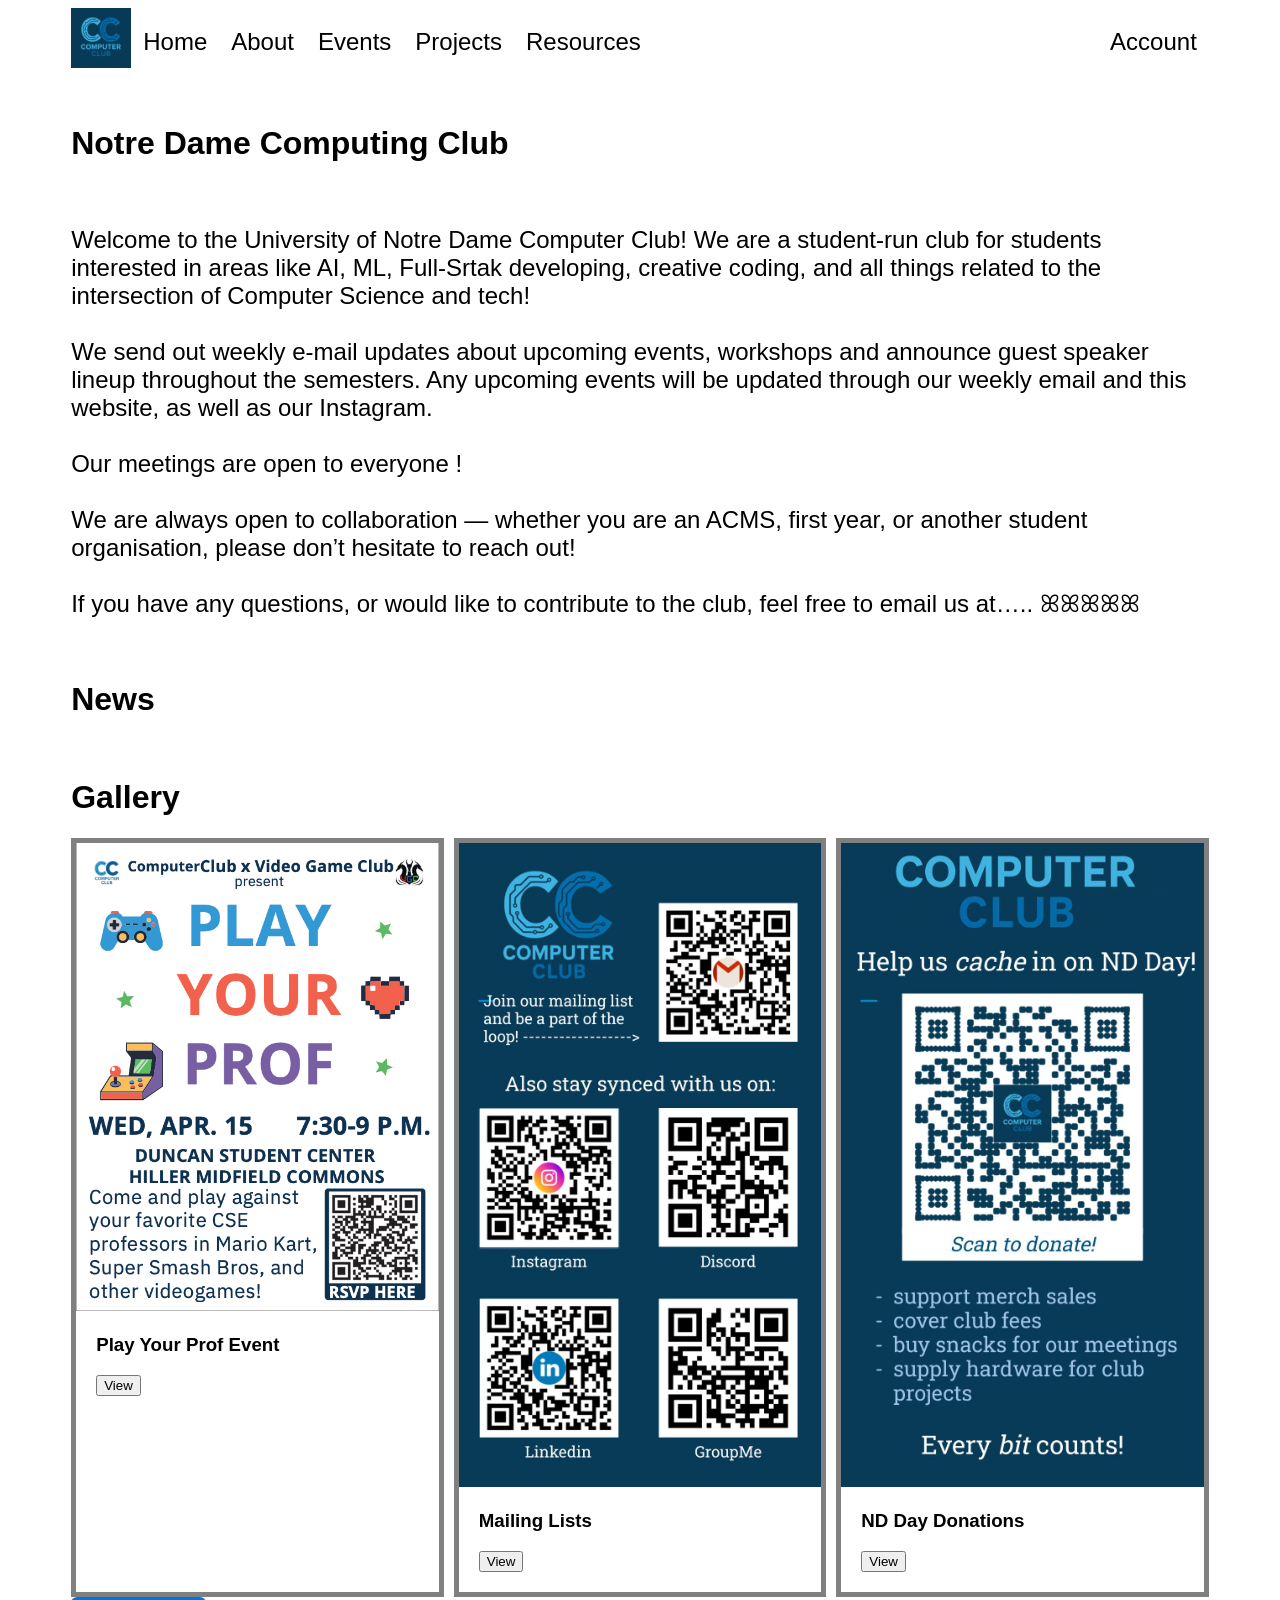
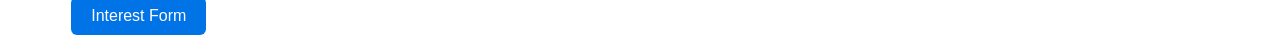
==== index.html @ 9d9abf15 "1" ====
<!doctype html>
<html lang="en-US">
  <head>
    <meta charset="utf-8" />
    <meta name="viewport" content="width=device-width" />
    <title>Notre Dame Computer Club</title>
    <link rel="stylesheet" href="style.css"> 
  </head>
  <body>
    <div class="big-container">
    <div id="navbar"></div>
            <!-- <li class="logo"><img src="images/logo.png" /></li> -->


      <!-- add news letter by reaching out to the Brynn -->

    <div class="greetings">
      <br>
      <br>
      <h1>Notre Dame Computing Club</h1>
      <br>
      <p class="intro-txt">Welcome to the University of Notre Dame Computer Club!

      We are a student-run club for students interested in areas like AI, ML, Full-Srtak developing, creative coding, and all things related to the intersection of Computer Science and tech!
      <br><br>

      We send out weekly e-mail updates about upcoming events, workshops and announce guest speaker lineup throughout the semesters. Any upcoming events will be updated through our weekly email and this website, as well as our Instagram.
      <br><br>

      Our meetings are open to everyone !
      <br><br>

      We are always open to collaboration — whether you are an ACMS, first year, or another student organisation, please don’t hesitate to reach out!
      <br><br>

      If you have any questions, or would like to contribute to the club, feel free to email us at….. ꕤꕤꕤꕤꕤ  
      </p>

      <br>
      <h1>News</h1>
      <br>
      <h1>Gallery</h1>
      <div id="gallery-grid" class="card-grid"></div>
      <div id="gallery-popups" class="card-popups"></div>
      </div>

      <a class="interest-form" href="https://www.google.com">Interest Form</a>
      
    </div>

  <script src="script.js"></script>
  <script src="gallery.js"></script>
  </body>
</html>
---- style.css ----
body{
    /* margin: 0; */
    font-family: Arial, Helvetica, sans-serif;
    /* background-color: #dbdbdb; */

}

.header{
    /* background-color: #dbdbdb; */
    /*padding: 20px 10px;*/
    /* display: flex;
    justify-content: space-between;
    align-items: center;
    position: sticky; */
    top: 0;
    width: 100%;
    
    & ul {
    list-style-type: none;
    margin: 0;
    padding: 0;
    overflow: hidden;
    /* background-color: #3700fe; */
    /* border-radius: 12px; */
    width: 100%;
    height: 60px;
    }

    & ul li {
    float: left;
    height: 100%;
   
    }

    & ul li a {
    box-sizing: border-box;
    display: block;
    color: black;
    text-align: center;
    padding: 20px 12px 0;
    text-decoration: none;
    height: 100%;
    font-size: 1.5rem;
    }

    & ul li:first-child a {
    padding-left: 0;
    }

    & ul li a:hover {
    text-decoration: underline;
    }

    .logo, .logo img {
        height: 100%;
    }
}


.big-container{
    width:90%;
    margin:0 auto;
}

.intro-txt{
    font-size: 1.5em;
}

#board-members{
    display:flex;
    flex-wrap:wrap;
    justify-content:center;
    gap:56px 44px;
    padding: 24px 0 40px;
}

.board-member-section{
    background: #fff;
    padding: 10px 10px 52px;
    box-shadow: 3px 6px 16px rgba(0,0,0,0.32), 0 1px 3px rgba(0,0,0,0.1);
    display:flex;
    flex-direction:column;
    align-items:center;
    max-width:180px;
    position: relative;
    transition: transform 0.2s ease, box-shadow 0.2s ease;
    cursor: default;
}

.board-member-section:nth-child(3n+1) { transform: rotate(-2.5deg); }
.board-member-section:nth-child(3n+2) { transform: rotate(1.8deg); }
.board-member-section:nth-child(3n)   { transform: rotate(-1.2deg); }

.board-member-section:hover {
    transform: rotate(0deg) scale(1.07);
    box-shadow: 6px 14px 30px rgba(0,0,0,0.42);
    z-index: 10;
}

.board-member-photo{
    width:160px;
    height:160px;
    object-fit:cover;
    border-radius: 0;
    display: block;
}

.board-member-section h3,
.board-member-section p {
    font-family: 'Caveat', cursive;
    text-align: center;
    margin: 4px 0 0;
}

.board-member-section h3 {
    font-size: 1.25rem;
    font-weight: 600;
    margin-top: 12px;
}

.board-member-section p {
    font-size: 1rem;
    color: #555;
}

.interest-form {
  display: inline-block;
  padding: 10px 20px;
  background: #0073e6;
  color: white;
  text-decoration: none;
  border-radius: 6px;
}


.calendar{
    margin: 0 10%;
}

/* google calender */
.gcal{
    border: 11px solid black;
    border-radius: 5px;
    width: 80%;
    margin: 0 auto;
    display: block;
}

.card-grid {
    display: grid;
    grid-template-columns: repeat(3, 1fr);
    gap: 100px 10px;
}

.card {
    border: 5px solid gray;
    
    .card-body {
        padding: 0 20px 20px 20px;
    }

    img {
        width: 100%;
    }
}

.card-popups {
    display: none;
    background-color: rgba(0, 0, 0, 0.4);
    position: fixed;
    top: 0;
    left: 0;
    width: 100%;
    height: 100%;
}

.popup {
    display: none;
    position: relative;
    width: 60%;
    margin: 50px auto;
    background-color: white;
    padding: 50px;

    img {
        display: block;
        width: 80%;
        height: 400px;
        margin: 0 auto;
        object-fit: contain;
        background: black;
    }

    .close-popup {
        position: absolute;
        right: 20px;
        top: 20px;
    }
}
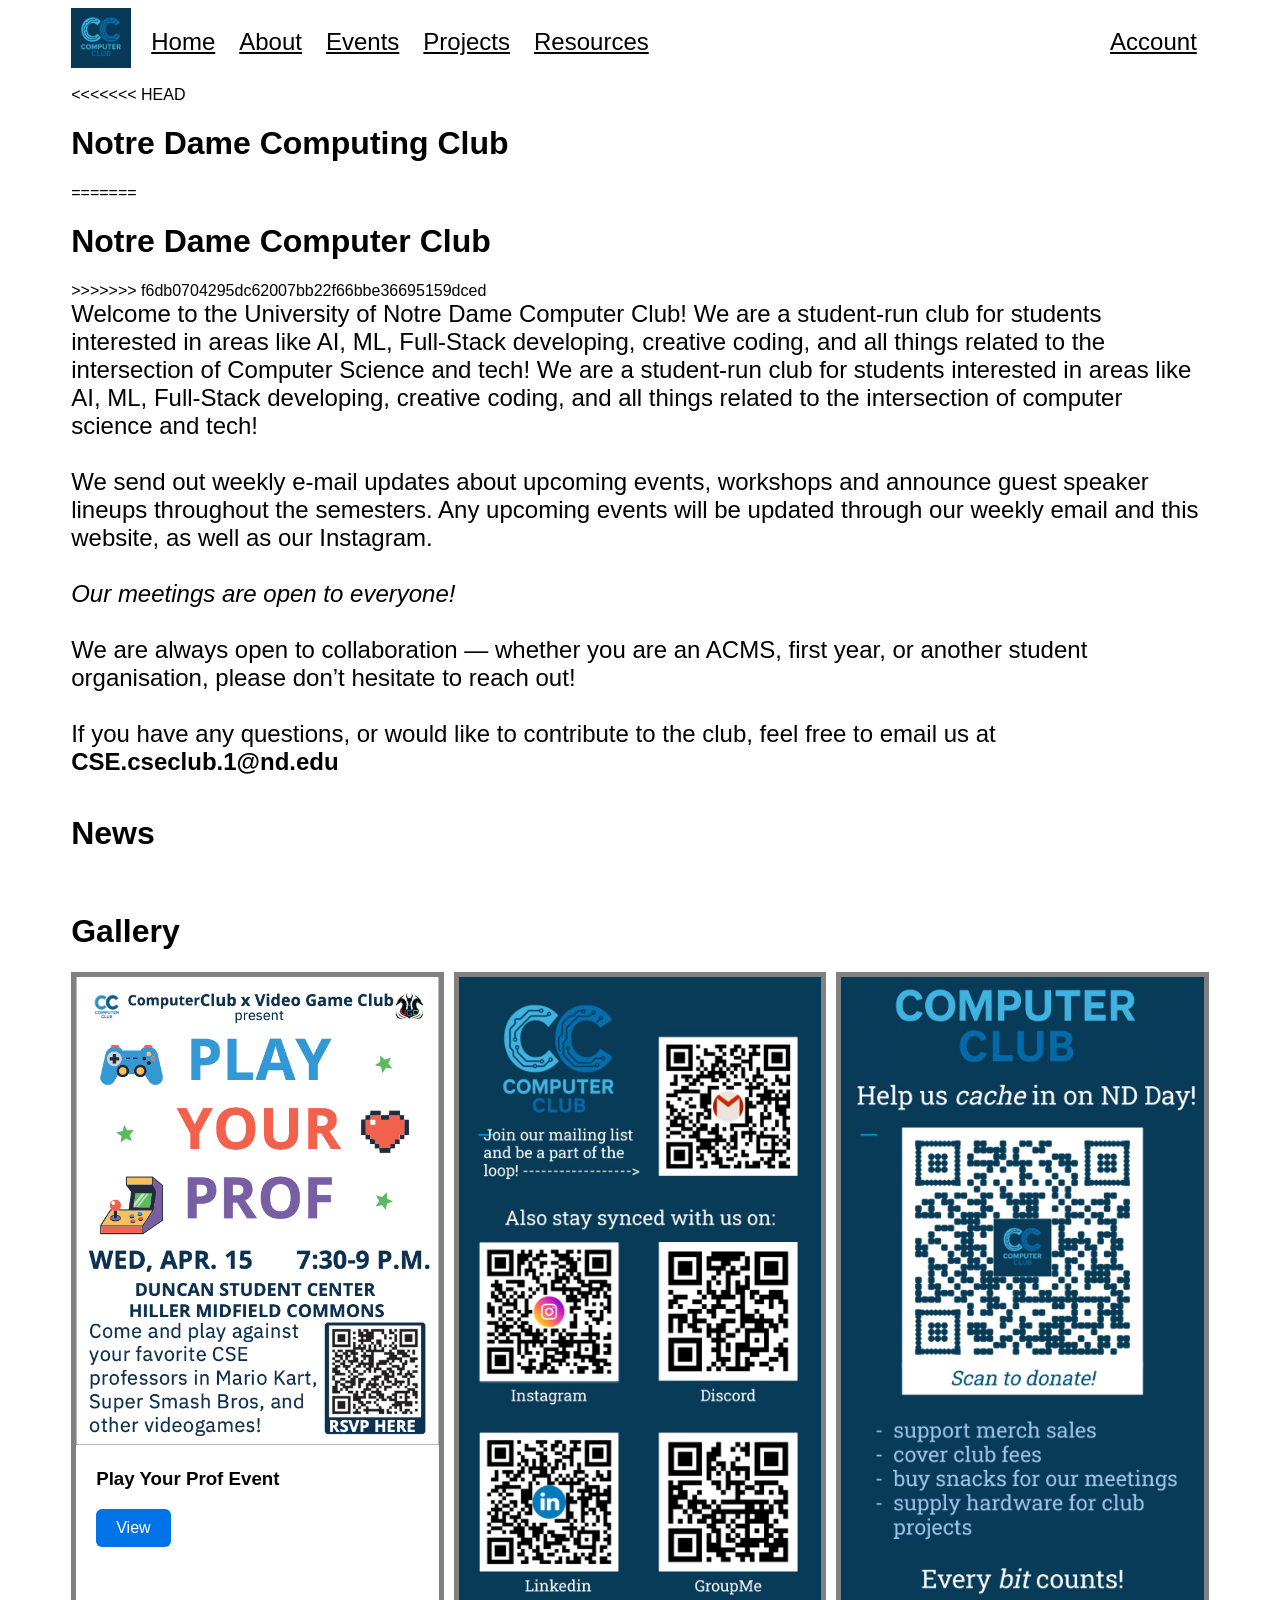
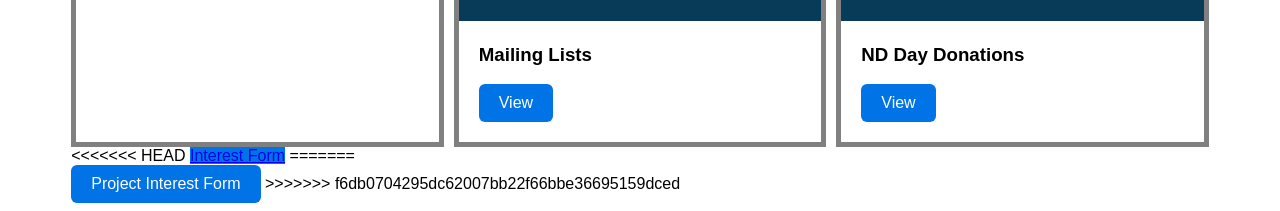
==== commit 07363d1f: "1" ====
--- a/index.html
+++ b/index.html
@@ -16,24 +16,29 @@
 
     <div class="greetings">
       <br>
+<<<<<<< HEAD
       <br>
       <h1>Notre Dame Computing Club</h1>
+=======
+      <h1>Notre Dame Computer Club</h1>
+>>>>>>> f6db0704295dc62007bb22f66bbe36695159dced
       <br>
       <p class="intro-txt">Welcome to the University of Notre Dame Computer Club!
 
-      We are a student-run club for students interested in areas like AI, ML, Full-Srtak developing, creative coding, and all things related to the intersection of Computer Science and tech!
+      We are a student-run club for students interested in areas like AI, ML, Full-Stack developing, creative coding, and all things related to the intersection of Computer Science and tech!
+      We are a student-run club for students interested in areas like AI, ML, Full-Stack developing, creative coding, and all things related to the intersection of computer science and tech!
       <br><br>
 
-      We send out weekly e-mail updates about upcoming events, workshops and announce guest speaker lineup throughout the semesters. Any upcoming events will be updated through our weekly email and this website, as well as our Instagram.
+      We send out weekly e-mail updates about upcoming events, workshops and announce guest speaker lineups throughout the semesters. Any upcoming events will be updated through our weekly email and this website, as well as our Instagram.
       <br><br>
 
-      Our meetings are open to everyone !
+      <em>Our meetings are open to everyone!</em>
       <br><br>
 
       We are always open to collaboration — whether you are an ACMS, first year, or another student organisation, please don’t hesitate to reach out!
       <br><br>
 
-      If you have any questions, or would like to contribute to the club, feel free to email us at….. ꕤꕤꕤꕤꕤ  
+      If you have any questions, or would like to contribute to the club, feel free to email us at <strong>CSE.cseclub.1@nd.edu</strong>
       </p>
 
       <br>
@@ -43,9 +48,14 @@
       <div id="gallery-grid" class="card-grid"></div>
       <div id="gallery-popups" class="card-popups"></div>
       </div>
+<<<<<<< HEAD
 
       <a class="interest-form" href="https://www.google.com">Interest Form</a>
       
+=======
+      <br>
+      <a class="primary-button interest-form" href="https://docs.google.com/forms/d/e/1FAIpQLSdT3EEdvfiRaz0FQCpHjVpxOK_xNFmNm1jRLgL0jmUbH9nI2w/viewform">Project Interest Form</a>
+>>>>>>> f6db0704295dc62007bb22f66bbe36695159dced
     </div>
 
   <script src="script.js"></script>
--- a/style.css
+++ b/style.css
@@ -29,16 +29,20 @@
     & ul li {
     float: left;
     height: 100%;
-   
     }
 
     & ul li a {
     box-sizing: border-box;
     display: block;
     color: black;
+<<<<<<< HEAD
     text-align: center;
     padding: 20px 12px 0;
+=======
+    padding: 1rem 0.75rem;
+>>>>>>> f6db0704295dc62007bb22f66bbe36695159dced
     text-decoration: none;
+    text-align: center;
     height: 100%;
     font-size: 1.5rem;
     }
@@ -52,7 +56,11 @@
     }
 
     .logo, .logo img {
+        float: left;
+        display: inline;
         height: 100%;
+        aspect-ratio: 1;
+        margin-right: 0.5rem;
     }
 }
 
@@ -64,6 +72,7 @@
 
 .intro-txt{
     font-size: 1.5em;
+    margin: 0;
 }
 
 #board-members{
@@ -123,15 +132,27 @@
     color: #555;
 }
 
-.interest-form {
+.primary-button {
   display: inline-block;
   padding: 10px 20px;
-  background: #0073e6;
+  text-decoration: none;
   color: white;
-  text-decoration: none;
   border-radius: 6px;
-}
-
+  font-size: 1em;
+  border: none;
+}
+
+.interest-form, .learn-more {
+    background: #0073e6;
+}
+
+.instagram {
+    background: #e1306c;
+}
+
+.mailing-list {
+    background: #05629a;
+}
 
 .calendar{
     margin: 0 10%;
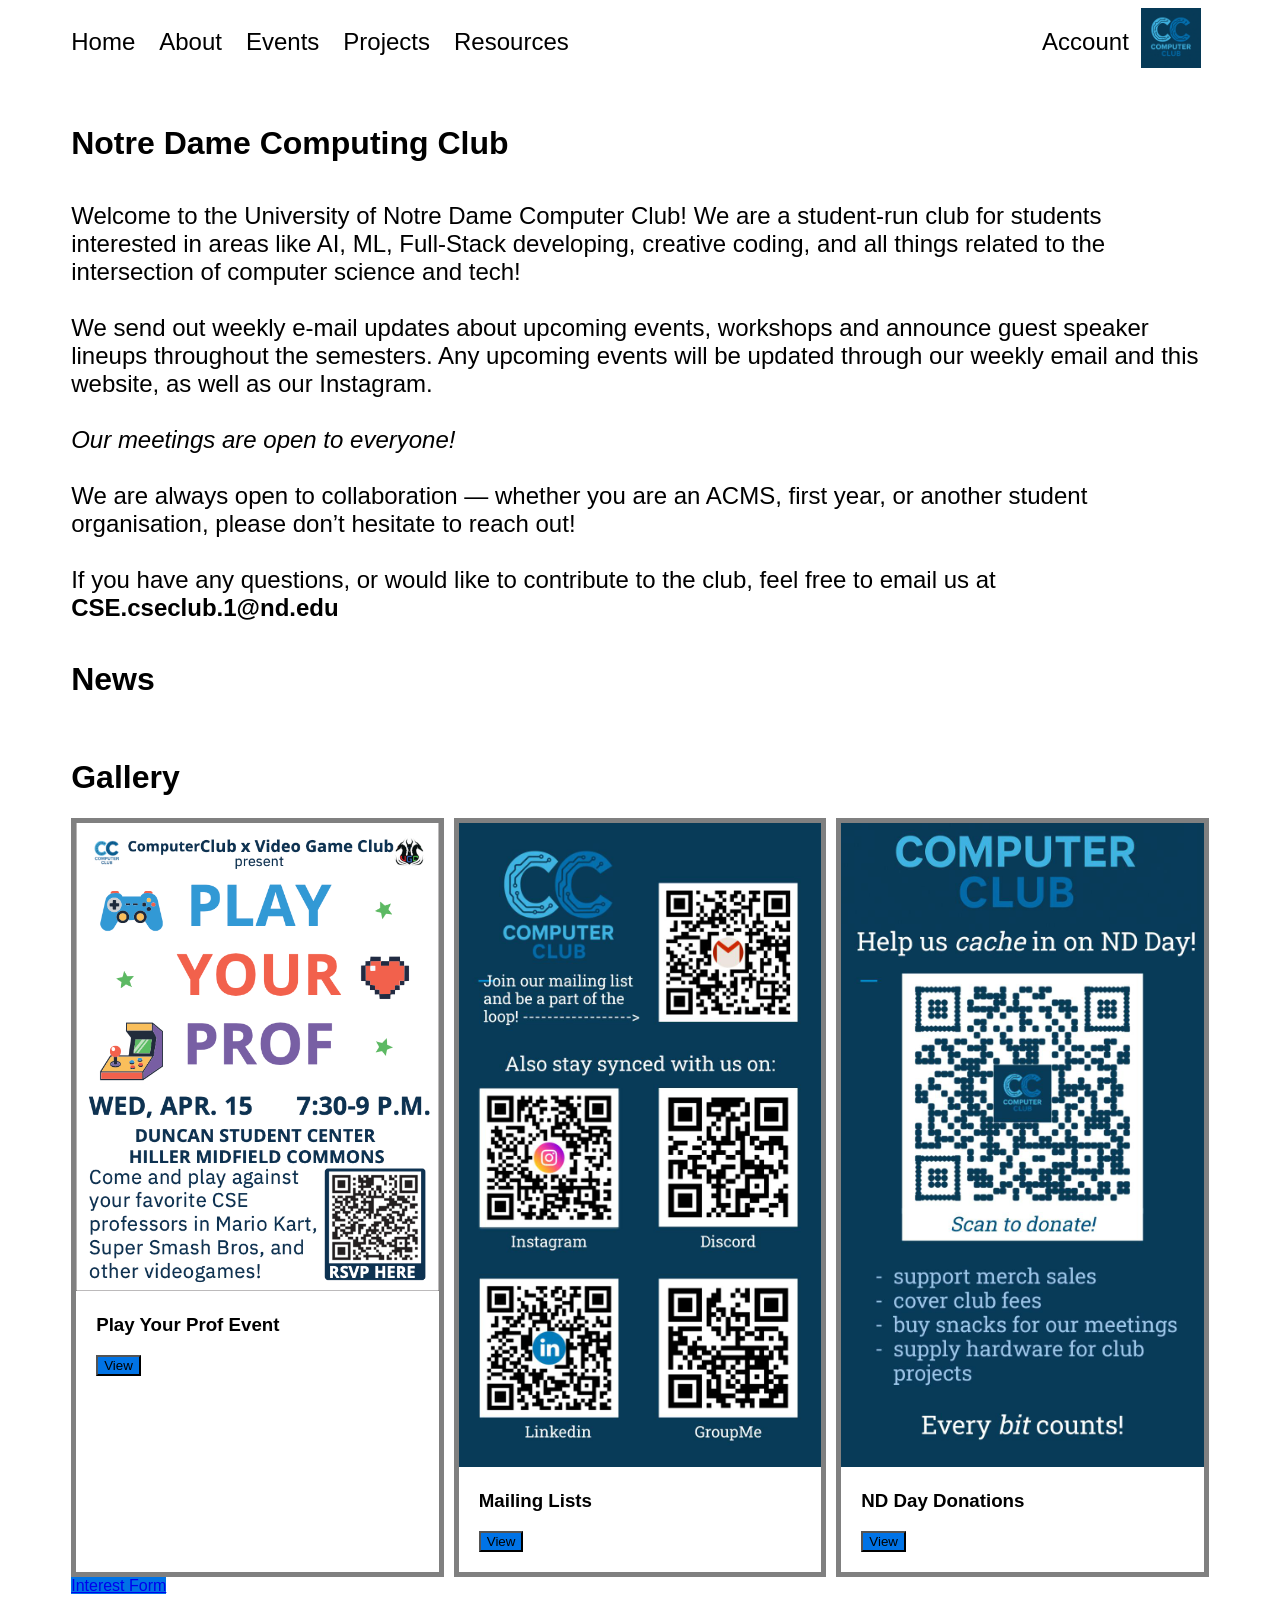
==== commit 92505258: "1" ====
--- a/index.html
+++ b/index.html
@@ -16,16 +16,11 @@
 
     <div class="greetings">
       <br>
-<<<<<<< HEAD
       <br>
       <h1>Notre Dame Computing Club</h1>
-=======
-      <h1>Notre Dame Computer Club</h1>
->>>>>>> f6db0704295dc62007bb22f66bbe36695159dced
       <br>
       <p class="intro-txt">Welcome to the University of Notre Dame Computer Club!
 
-      We are a student-run club for students interested in areas like AI, ML, Full-Stack developing, creative coding, and all things related to the intersection of Computer Science and tech!
       We are a student-run club for students interested in areas like AI, ML, Full-Stack developing, creative coding, and all things related to the intersection of computer science and tech!
       <br><br>
 
@@ -48,14 +43,9 @@
       <div id="gallery-grid" class="card-grid"></div>
       <div id="gallery-popups" class="card-popups"></div>
       </div>
-<<<<<<< HEAD
 
       <a class="interest-form" href="https://www.google.com">Interest Form</a>
       
-=======
-      <br>
-      <a class="primary-button interest-form" href="https://docs.google.com/forms/d/e/1FAIpQLSdT3EEdvfiRaz0FQCpHjVpxOK_xNFmNm1jRLgL0jmUbH9nI2w/viewform">Project Interest Form</a>
->>>>>>> f6db0704295dc62007bb22f66bbe36695159dced
     </div>
 
   <script src="script.js"></script>
--- a/style.css
+++ b/style.css
@@ -35,12 +35,8 @@
     box-sizing: border-box;
     display: block;
     color: black;
-<<<<<<< HEAD
     text-align: center;
     padding: 20px 12px 0;
-=======
-    padding: 1rem 0.75rem;
->>>>>>> f6db0704295dc62007bb22f66bbe36695159dced
     text-decoration: none;
     text-align: center;
     height: 100%;
@@ -132,7 +128,7 @@
     color: #555;
 }
 
-.primary-button {
+/* .primary-button {
   display: inline-block;
   padding: 10px 20px;
   text-decoration: none;
@@ -140,7 +136,7 @@
   border-radius: 6px;
   font-size: 1em;
   border: none;
-}
+} */
 
 .interest-form, .learn-more {
     background: #0073e6;
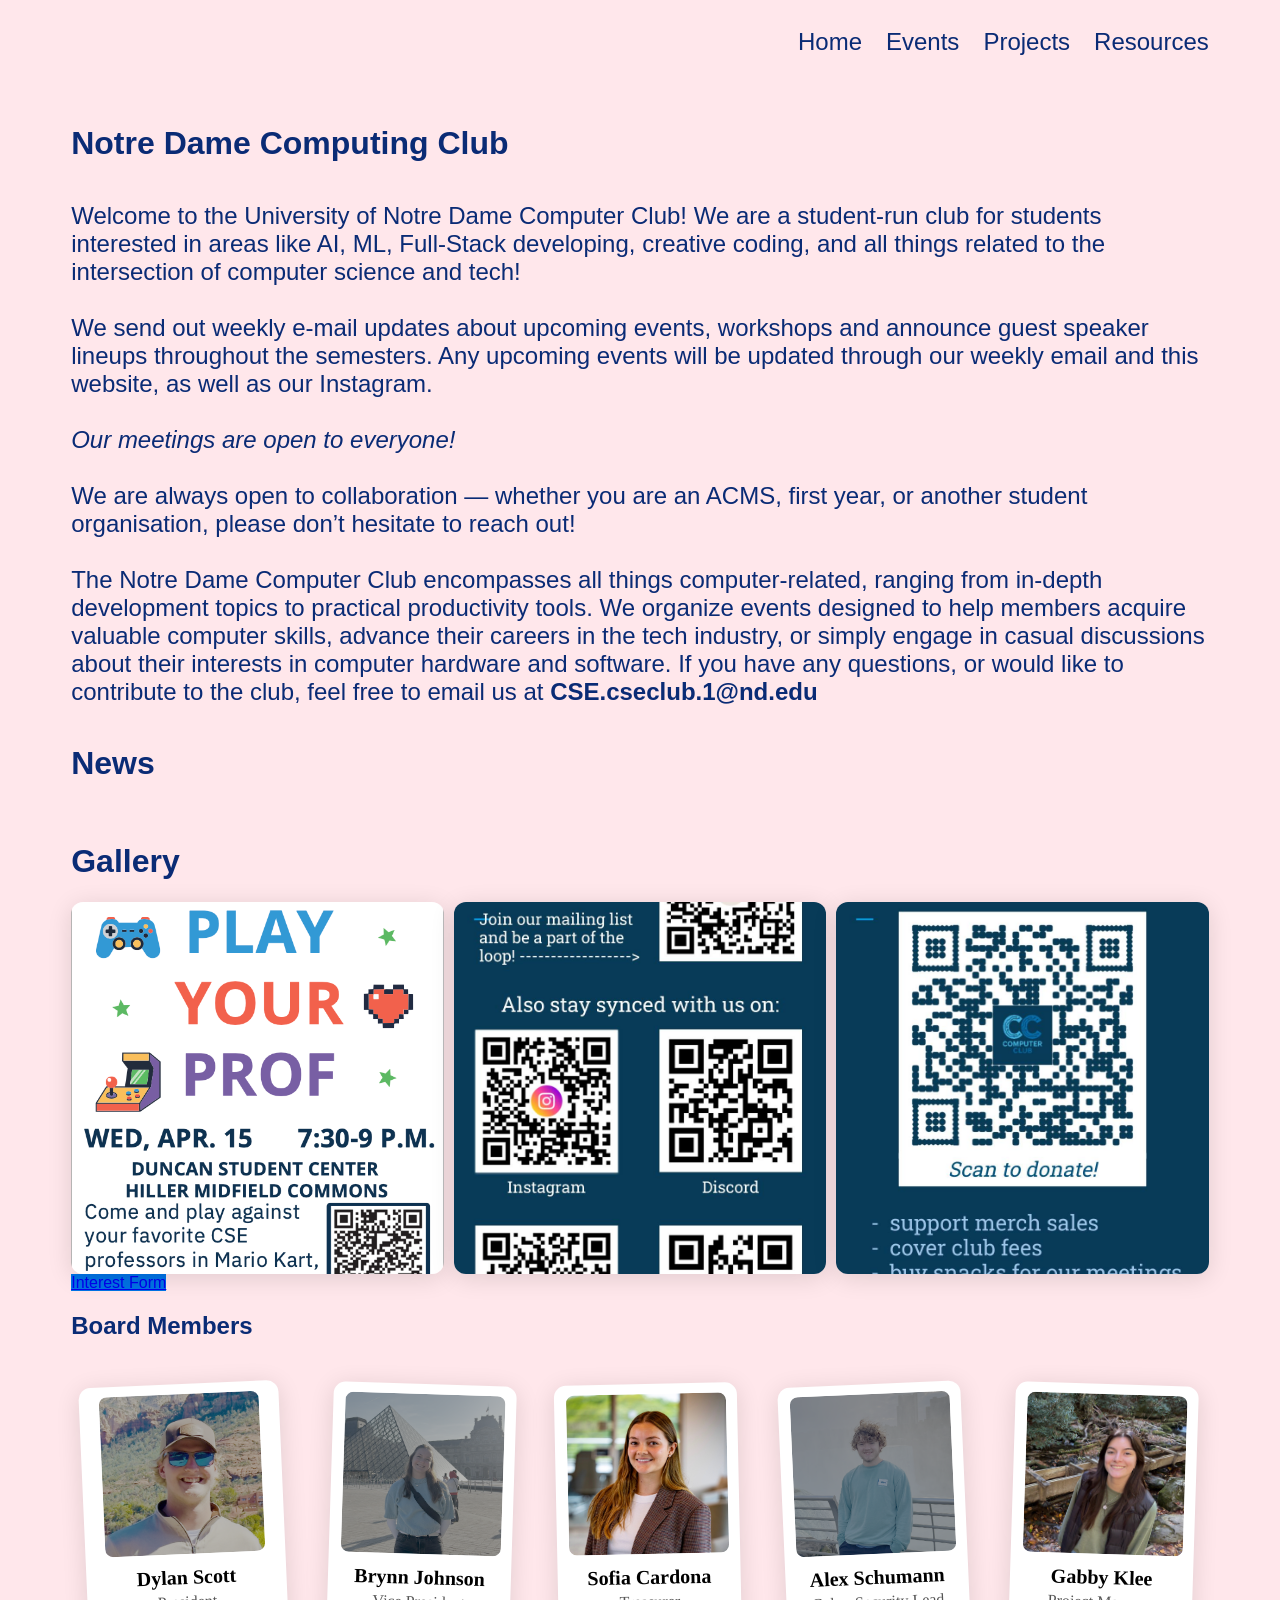
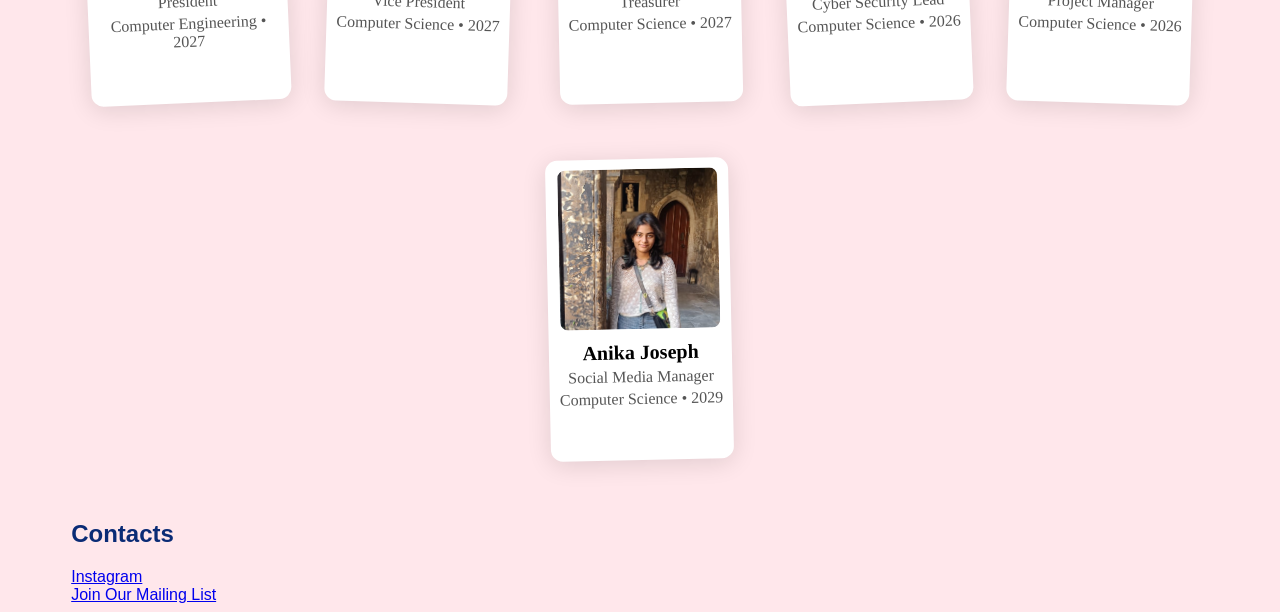
==== commit 2698378c: "1" ====
--- a/index.html
+++ b/index.html
@@ -32,6 +32,8 @@
 
       We are always open to collaboration — whether you are an ACMS, first year, or another student organisation, please don’t hesitate to reach out!
       <br><br>
+      The Notre Dame Computer Club encompasses all things computer-related, ranging from in-depth development topics to practical productivity tools. We organize events designed to help members acquire valuable computer skills, advance their careers in the tech industry, or simply engage in casual discussions about their interests in computer hardware and software.
+
 
       If you have any questions, or would like to contribute to the club, feel free to email us at <strong>CSE.cseclub.1@nd.edu</strong>
       </p>
@@ -40,11 +42,42 @@
       <h1>News</h1>
       <br>
       <h1>Gallery</h1>
-      <div id="gallery-grid" class="card-grid"></div>
-      <div id="gallery-popups" class="card-popups"></div>
+      <div id="gallery-grid" class="gallery-grid"></div>
       </div>
 
       <a class="interest-form" href="https://www.google.com">Interest Form</a>
+
+      <section>
+        <h1>Board Members</h1>
+        <div id="board-members"></div>
+        <script>
+        const BOARD = [
+          { name: "Dylan Scott",   role: "President",            major: "Computer Engineering", year: 2027 },
+          { name: "Brynn Johnson", role: "Vice President",        major: "Computer Science",     year: 2027 },
+          { name: "Sofia Cardona", role: "Treasurer",             major: "Computer Science",     year: 2027 },
+          { name: "Alex Schumann", role: "Cyber Security Lead",   major: "Computer Science",     year: 2026 },
+          { name: "Gabby Klee",    role: "Project Manager",       major: "Computer Science",     year: 2026 },
+          { name: "Anika Joseph",  role: "Social Media Manager",  major: "Computer Science",     year: 2029 },
+        ];
+        const el = document.getElementById('board-members');
+        el.innerHTML = BOARD.map(m => `
+          <div class="board-member-section">
+            <img src="/images/board/${m.name.replace(' ','')}.png" class="board-member-photo">
+            <h3>${m.name}</h3>
+            <p>${m.role}</p>
+            <p>${m.major} • ${m.year}</p>
+          </div>`).join('');
+        </script>
+    </section>
+
+    <section class="contacts">
+        <h1>Contacts</h1>
+        <a href="https://ndacm.dev/instagram"><i class="fab fa-instagram"></i> Instagram</a>
+        <br>
+        <a href="https://docs.google.com/forms/d/e/1FAIpQLSdNOXPPxVKRKZHulJypc1nvLSb52hSPq_a0kH9kRgDz5scK0w/viewform">
+            <i class="fas fa-envelope"></i> Join Our Mailing List
+        </a>
+    </section>
       
     </div>
 
--- a/style.css
+++ b/style.css
@@ -1,50 +1,37 @@
 body{
     /* margin: 0; */
     font-family: Arial, Helvetica, sans-serif;
-    /* background-color: #dbdbdb; */
-
+    background-color: #FFE7EB;
 }
 
 .header{
-    /* background-color: #dbdbdb; */
-    /*padding: 20px 10px;*/
-    /* display: flex;
-    justify-content: space-between;
-    align-items: center;
-    position: sticky; */
     top: 0;
     width: 100%;
+    /* border: 1px solid black;
+    border-radius: 120px; */
     
     & ul {
     list-style-type: none;
     margin: 0;
     padding: 0;
-    overflow: hidden;
-    /* background-color: #3700fe; */
-    /* border-radius: 12px; */
+    display: flex;
+    justify-content: flex-end;
     width: 100%;
     height: 60px;
     }
 
     & ul li {
-    float: left;
     height: 100%;
     }
 
     & ul li a {
     box-sizing: border-box;
     display: block;
-    color: black;
-    text-align: center;
-    padding: 20px 12px 0;
+    color: #0A2B75;
+    padding: 20px 0 0 24px;
     text-decoration: none;
-    text-align: center;
     height: 100%;
     font-size: 1.5rem;
-    }
-
-    & ul li:first-child a {
-    padding-left: 0;
     }
 
     & ul li a:hover {
@@ -60,7 +47,6 @@
     }
 }
 
-
 .big-container{
     width:90%;
     margin:0 auto;
@@ -69,6 +55,11 @@
 .intro-txt{
     font-size: 1.5em;
     margin: 0;
+    color: #0A2B75;
+}
+
+h1{
+    color: #0A2B75;
 }
 
 #board-members{
@@ -82,7 +73,8 @@
 .board-member-section{
     background: #fff;
     padding: 10px 10px 52px;
-    box-shadow: 3px 6px 16px rgba(0,0,0,0.32), 0 1px 3px rgba(0,0,0,0.1);
+    border-radius: 12px;
+    box-shadow: 0 4px 24px rgba(0,0,0,0.12);
     display:flex;
     flex-direction:column;
     align-items:center;
@@ -98,7 +90,7 @@
 
 .board-member-section:hover {
     transform: rotate(0deg) scale(1.07);
-    box-shadow: 6px 14px 30px rgba(0,0,0,0.42);
+    box-shadow: 0 8px 32px rgba(0,0,0,0.18);
     z-index: 10;
 }
 
@@ -106,7 +98,7 @@
     width:160px;
     height:160px;
     object-fit:cover;
-    border-radius: 0;
+    border-radius: 8px;
     display: block;
 }
 
@@ -128,16 +120,6 @@
     color: #555;
 }
 
-/* .primary-button {
-  display: inline-block;
-  padding: 10px 20px;
-  text-decoration: none;
-  color: white;
-  border-radius: 6px;
-  font-size: 1em;
-  border: none;
-} */
-
 .interest-form, .learn-more {
     background: #0073e6;
 }
@@ -151,15 +133,14 @@
 }
 
 .calendar{
-    margin: 0 10%;
-}
-
-/* google calender */
+    margin: 32px 0;
+}
+
 .gcal{
-    border: 11px solid black;
-    border-radius: 5px;
-    width: 80%;
-    margin: 0 auto;
+    width: 100%;
+    border: none;
+    border-radius: 12px;
+    box-shadow: 0 4px 24px rgba(0, 0, 0, 0.12);
     display: block;
 }
 
@@ -170,14 +151,18 @@
 }
 
 .card {
-    border: 5px solid gray;
-    
+    border-radius: 12px;
+    box-shadow: 0 4px 24px rgba(0,0,0,0.12);
+    overflow: hidden;
+    background: #fff;
+
     .card-body {
         padding: 0 20px 20px 20px;
     }
 
     img {
         width: 100%;
+        display: block;
     }
 }
 
@@ -191,6 +176,118 @@
     height: 100%;
 }
 
+/* Gallery */
+.gallery-grid {
+  display: grid;
+  grid-template-columns: repeat(3, 1fr);
+  gap: 10px;
+}
+
+.gallery-card {
+  position: relative;
+  aspect-ratio: 1;
+  overflow: hidden;
+  cursor: pointer;
+  border-radius: 12px;
+  box-shadow: 0 4px 24px rgba(0,0,0,0.12);
+}
+
+.gallery-card img {
+  width: 100%;
+  height: 100%;
+  object-fit: cover;
+  display: block;
+}
+
+.gallery-card span {
+  position: absolute;
+  inset: 0;
+  display: flex;
+  align-items: center;
+  justify-content: center;
+  background: rgba(0, 0, 0, 0.5);
+  color: white;
+  font-size: 1rem;
+  opacity: 0;
+  transition: opacity 0.2s;
+}
+
+.gallery-card:hover span {
+  opacity: 1;
+}
+
+/* Resource index */
+.resource-index {
+  display: flex;
+  gap: 60px;
+  padding: 40px 0;
+}
+
+.index-list {
+  flex: 1;
+  overflow-y: auto;
+  max-height: 80vh;
+}
+
+.year-group {
+  margin-bottom: 2rem;
+}
+
+.year-group .year {
+  display: block;
+  font-size: 0.75rem;
+  letter-spacing: 0.1em;
+  color: #999;
+  text-transform: uppercase;
+  margin-bottom: 0.4rem;
+}
+
+.year-group ul {
+  list-style: none;
+  margin: 0;
+  padding: 0;
+}
+
+.year-group ul li a {
+  display: block;
+  text-decoration: none;
+  color: #0A2B75;
+  padding: 0.3rem 0;
+  font-size: 1.1rem;
+  border-bottom: 1px solid transparent;
+  transition: border-color 0.15s;
+}
+
+.year-group ul li a:hover {
+  border-bottom-color: #0A2B75;
+}
+
+.index-preview {
+  flex: 1;
+  position: sticky;
+  top: 40px;
+  align-self: flex-start;
+  opacity: 0;
+  transition: opacity 0.2s ease;
+}
+
+.index-preview.visible {
+  opacity: 1;
+}
+
+.index-preview img {
+  width: 100%;
+  max-height: 320px;
+  object-fit: cover;
+  display: block;
+}
+
+.index-preview p {
+  margin: 10px 0 0;
+  font-size: 0.9rem;
+  color: #555;
+}
+
 .popup {
     display: none;
     position: relative;
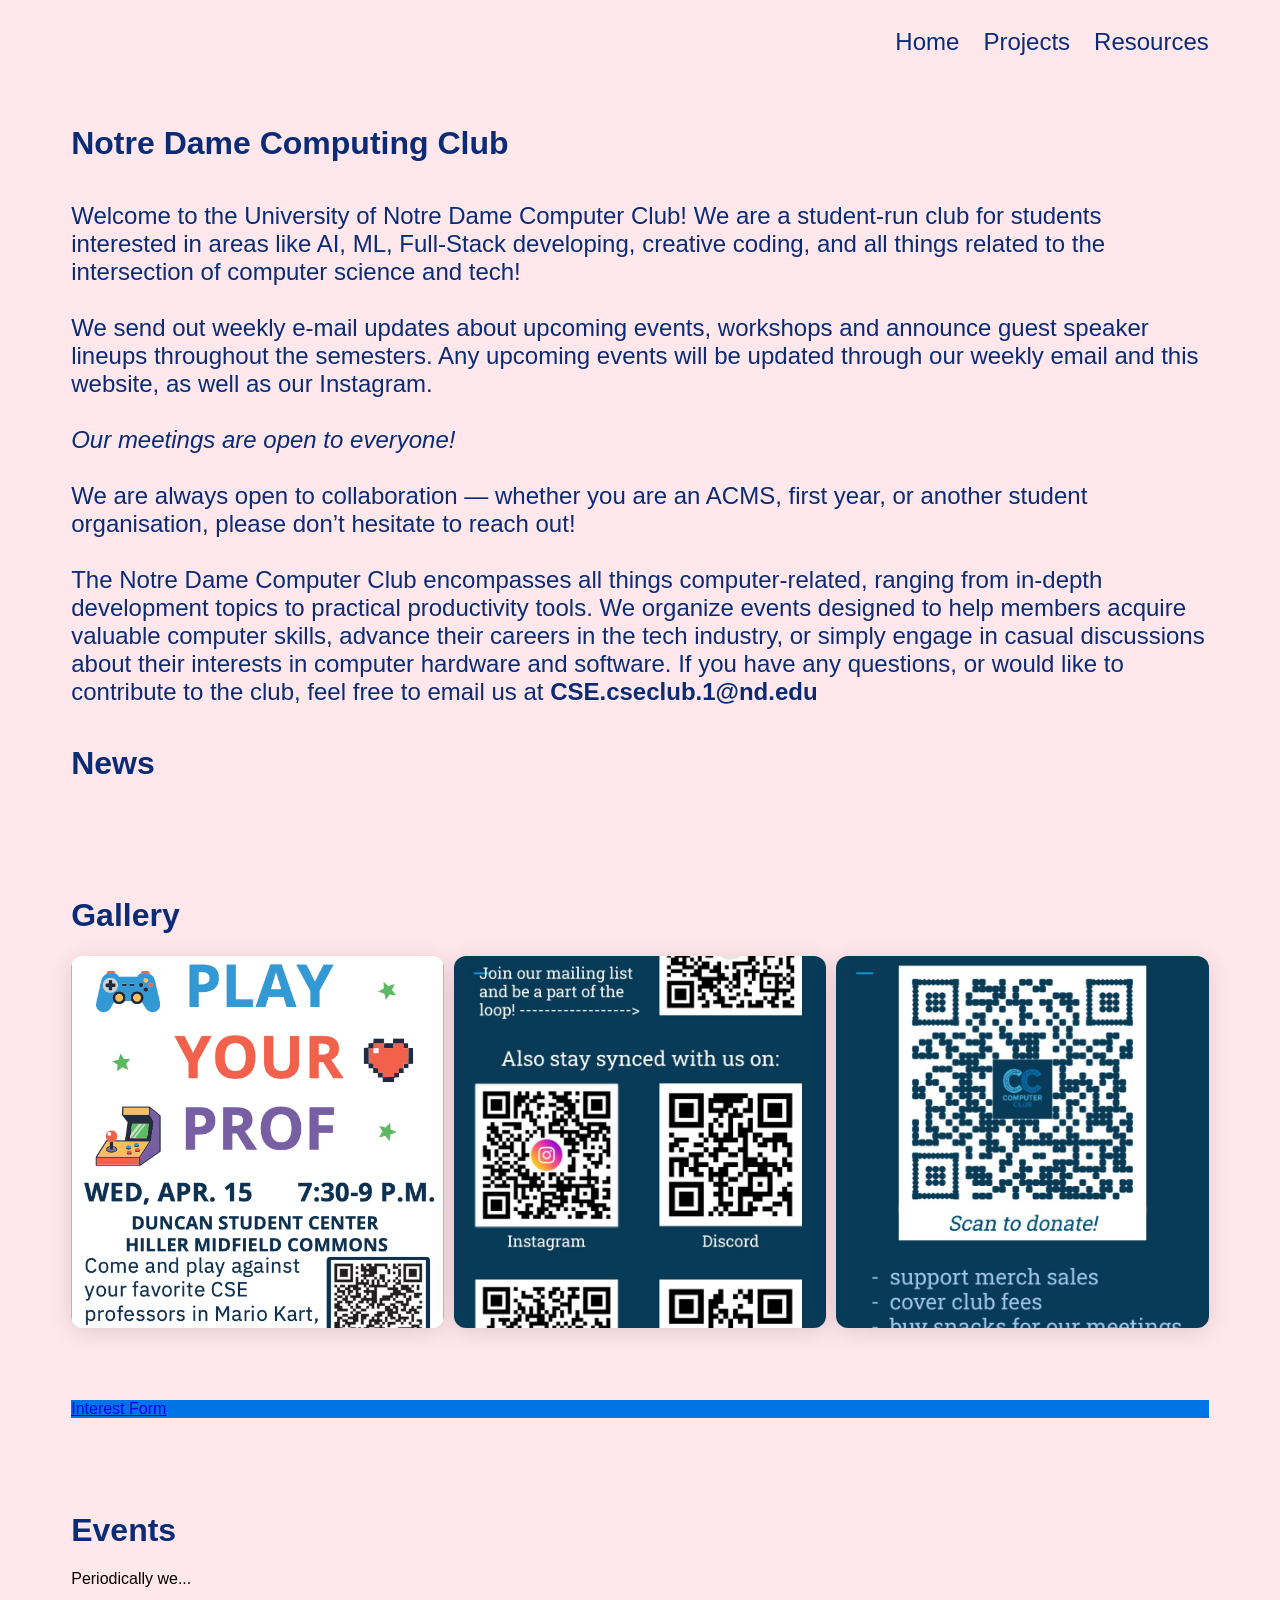
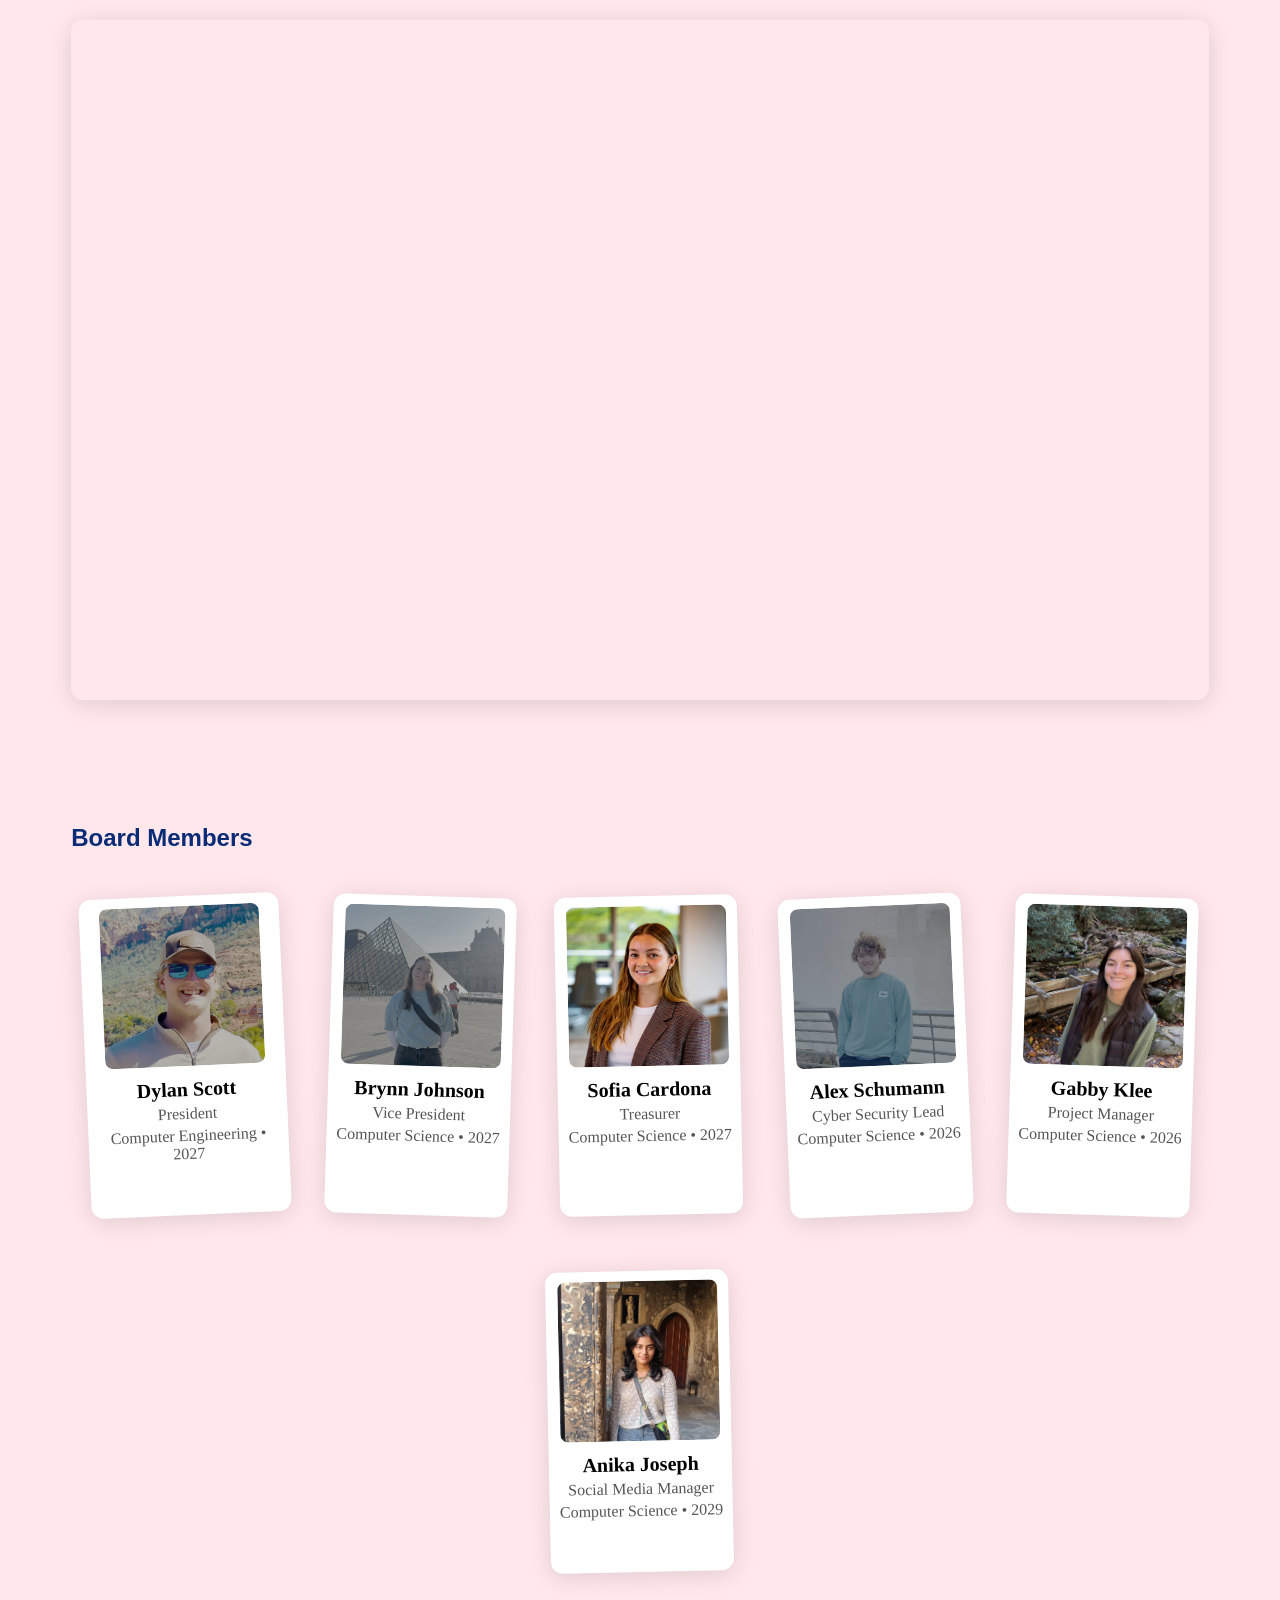
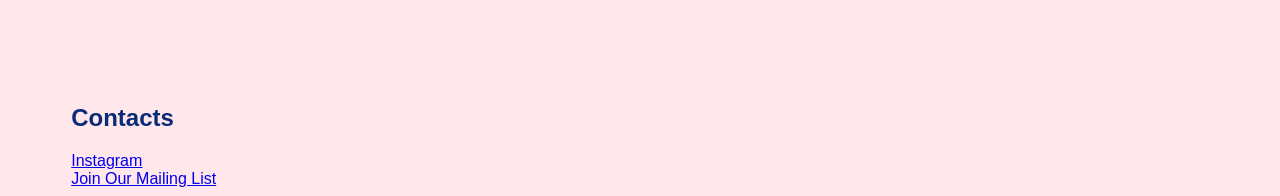
==== commit 10f4bb32: "1" ====
--- a/index.html
+++ b/index.html
@@ -9,9 +9,7 @@
   <body>
     <div class="big-container">
     <div id="navbar"></div>
-            <!-- <li class="logo"><img src="images/logo.png" /></li> -->
-
-
+    
       <!-- add news letter by reaching out to the Brynn -->
 
     <div class="greetings">
@@ -41,11 +39,40 @@
       <br>
       <h1>News</h1>
       <br>
+      <br>
+      <br>
+      <br>
+
+
       <h1>Gallery</h1>
-      <div id="gallery-grid" class="gallery-grid"></div>
+      <div id="gallery-grid" class="photo-grid"></div>
       </div>
 
-      <a class="interest-form" href="https://www.google.com">Interest Form</a>
+      <br>
+      <br>
+      <br>
+      <br>
+
+      <div class="interest-form">
+        <a href="https://www.google.com">Interest Form</a>
+      </div>
+
+      <br>
+      <br>
+      <br>
+      <br>
+      
+      <h1>Events</h1>
+      <p class="">Periodically we...</p>
+
+      <div class="calendar">
+        <iframe class="gcal" src="https://calendar.google.com/calendar/embed?src=c_6b055d34f52cd6e7c1352629cac4c446ad922c48093e094fa03a18c09fad15c3%40group.calendar.google.com&ctz=America%2FIndiana%2FIndianapolis&showTitle=0&showPrint=0&showCalendars=0&showTz=0" height="680" frameborder="0" scrolling="no"></iframe>
+      </div>
+
+      <br>
+      <br>
+      <br>
+      <br>
 
       <section>
         <h1>Board Members</h1>
@@ -70,6 +97,11 @@
         </script>
     </section>
 
+    <br>
+    <br>
+    <br>
+    <br>
+
     <section class="contacts">
         <h1>Contacts</h1>
         <a href="https://ndacm.dev/instagram"><i class="fab fa-instagram"></i> Instagram</a>
@@ -82,6 +114,5 @@
     </div>
 
   <script src="script.js"></script>
-  <script src="gallery.js"></script>
   </body>
 </html>
--- a/style.css
+++ b/style.css
@@ -144,19 +144,19 @@
     display: block;
 }
 
-.card-grid {
+.projects-grid {
     display: grid;
     grid-template-columns: repeat(3, 1fr);
     gap: 100px 10px;
 }
 
-.card {
+.project-card {
     border-radius: 12px;
     box-shadow: 0 4px 24px rgba(0,0,0,0.12);
     overflow: hidden;
     background: #fff;
 
-    .card-body {
+    .project-card-body {
         padding: 0 20px 20px 20px;
     }
 
@@ -166,24 +166,14 @@
     }
 }
 
-.card-popups {
-    display: none;
-    background-color: rgba(0, 0, 0, 0.4);
-    position: fixed;
-    top: 0;
-    left: 0;
-    width: 100%;
-    height: 100%;
-}
-
-/* Gallery */
-.gallery-grid {
+/* Home page photo gallery */
+.photo-grid {
   display: grid;
   grid-template-columns: repeat(3, 1fr);
   gap: 10px;
 }
 
-.gallery-card {
+.photo-card {
   position: relative;
   aspect-ratio: 1;
   overflow: hidden;
@@ -192,14 +182,14 @@
   box-shadow: 0 4px 24px rgba(0,0,0,0.12);
 }
 
-.gallery-card img {
+.photo-card img {
   width: 100%;
   height: 100%;
   object-fit: cover;
   display: block;
 }
 
-.gallery-card span {
+.photo-card span {
   position: absolute;
   inset: 0;
   display: flex;
@@ -212,7 +202,7 @@
   transition: opacity 0.2s;
 }
 
-.gallery-card:hover span {
+.photo-card:hover span {
   opacity: 1;
 }
 
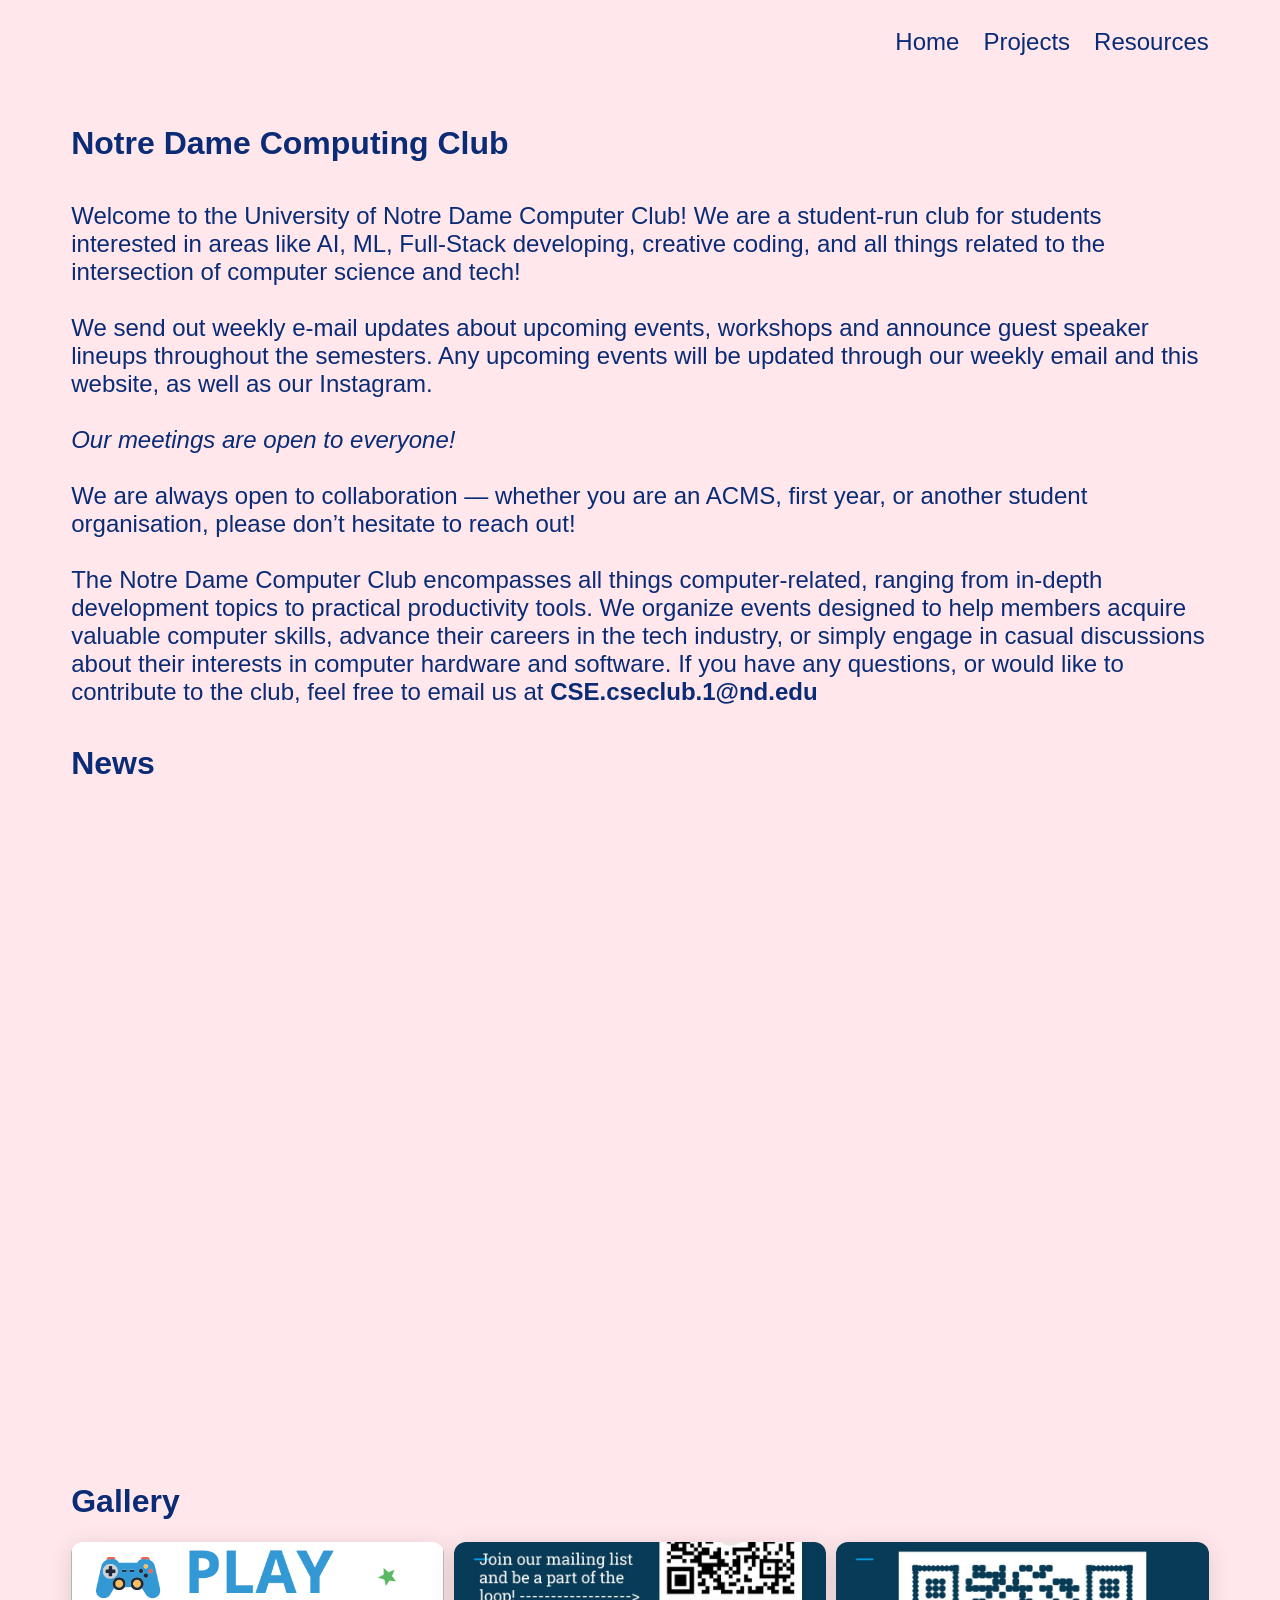
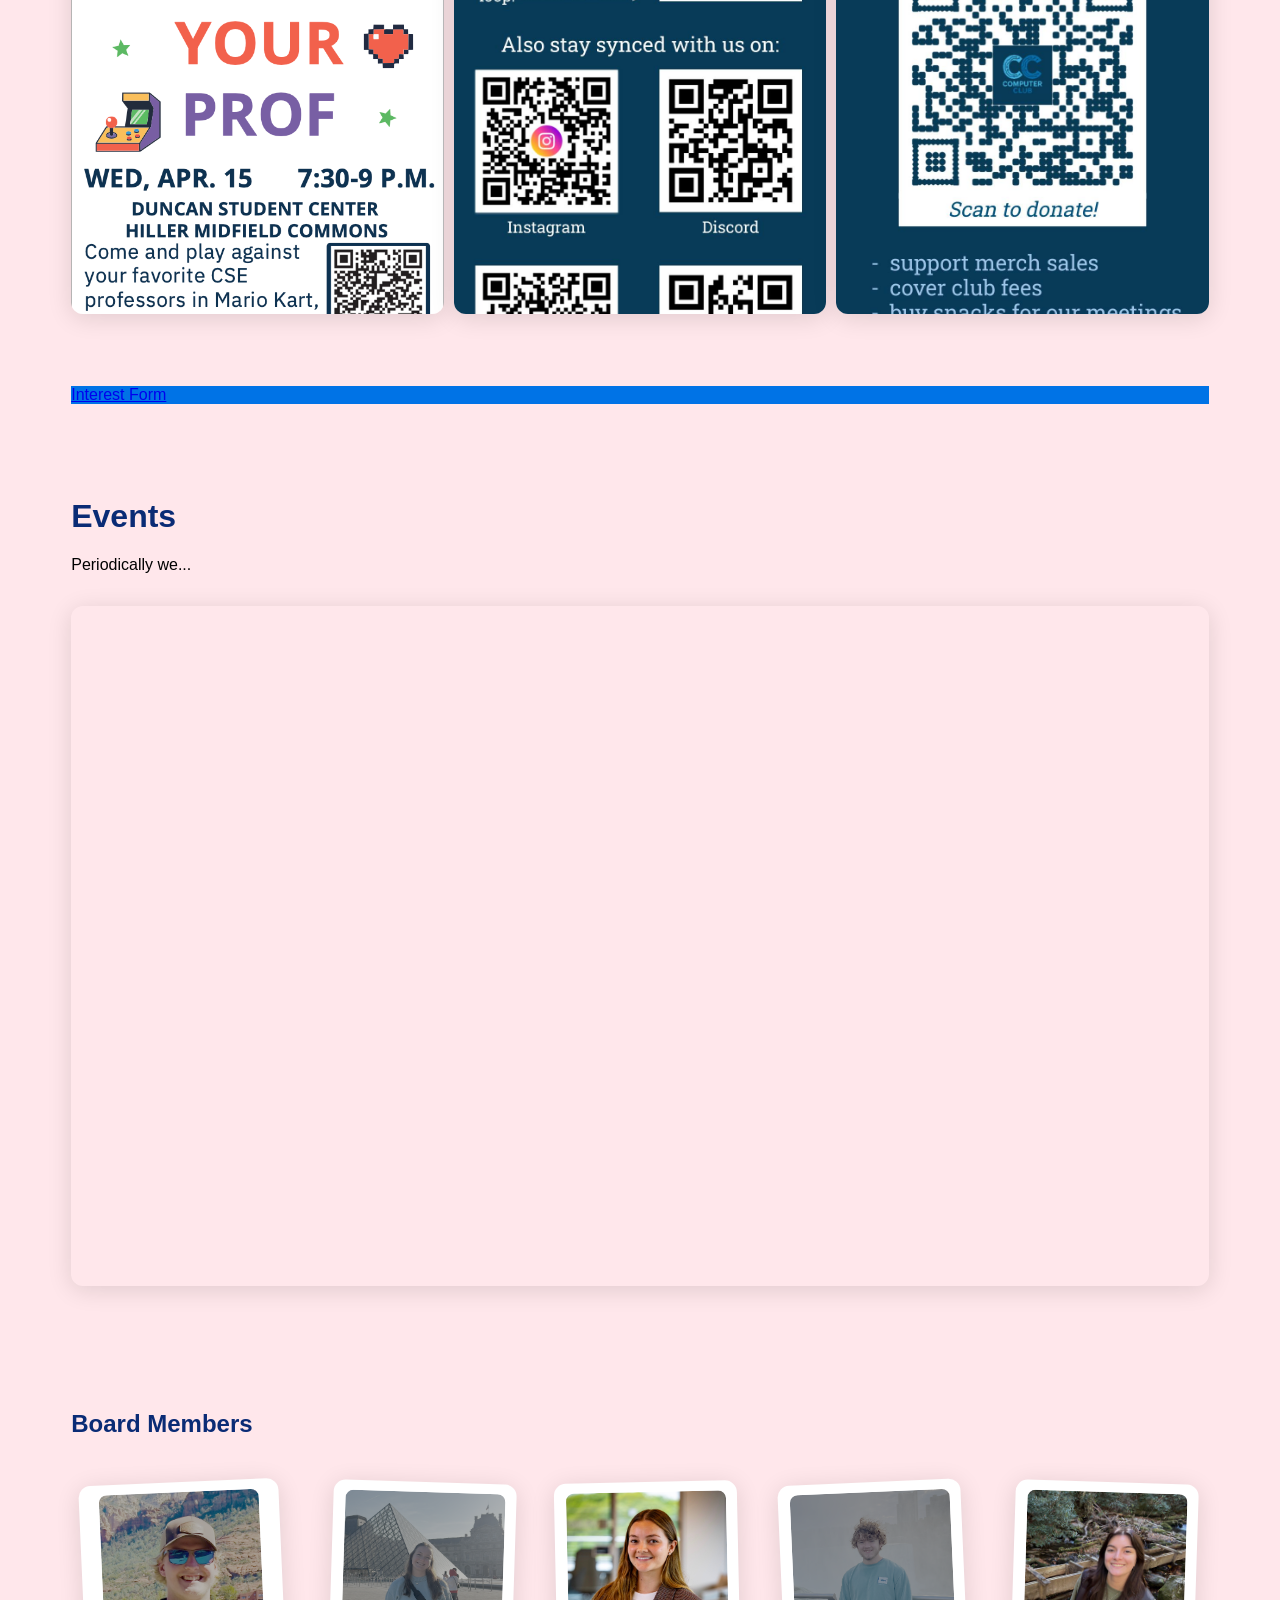
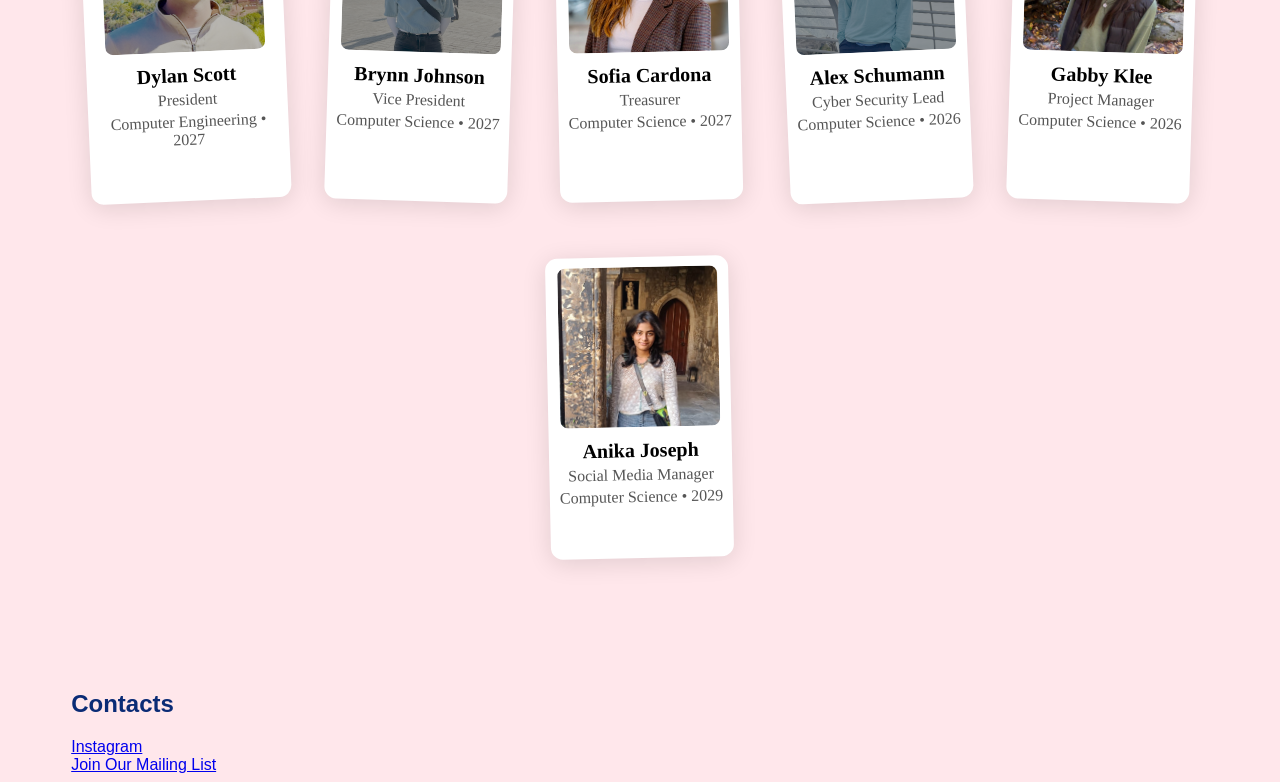
==== commit f96e7382: "added event embedding" ====
--- a/index.html
+++ b/index.html
@@ -38,6 +38,17 @@
 
       <br>
       <h1>News</h1>
+
+      <!-- https://drive.google.com/drive/folders/1QTp3bpCH_-_JP9rDSKxOV6uXB4sOkZvk?usp=sharing -->
+
+       <!--
+        Source - https://stackoverflow.com/a/20681975
+        Posted by Mori, modified by community. See post 'Timeline' for change history
+        Retrieved 2026-04-23, License - CC BY-SA 4.0
+        -->
+      
+        <iframe src="https://drive.google.com/embeddedfolderview?id=1QTp3bpCH_-_JP9rDSKxOV6uXB4sOkZvk#list" style="width:100%; height:600px; border:0;"></iframe>
+
       <br>
       <br>
       <br>
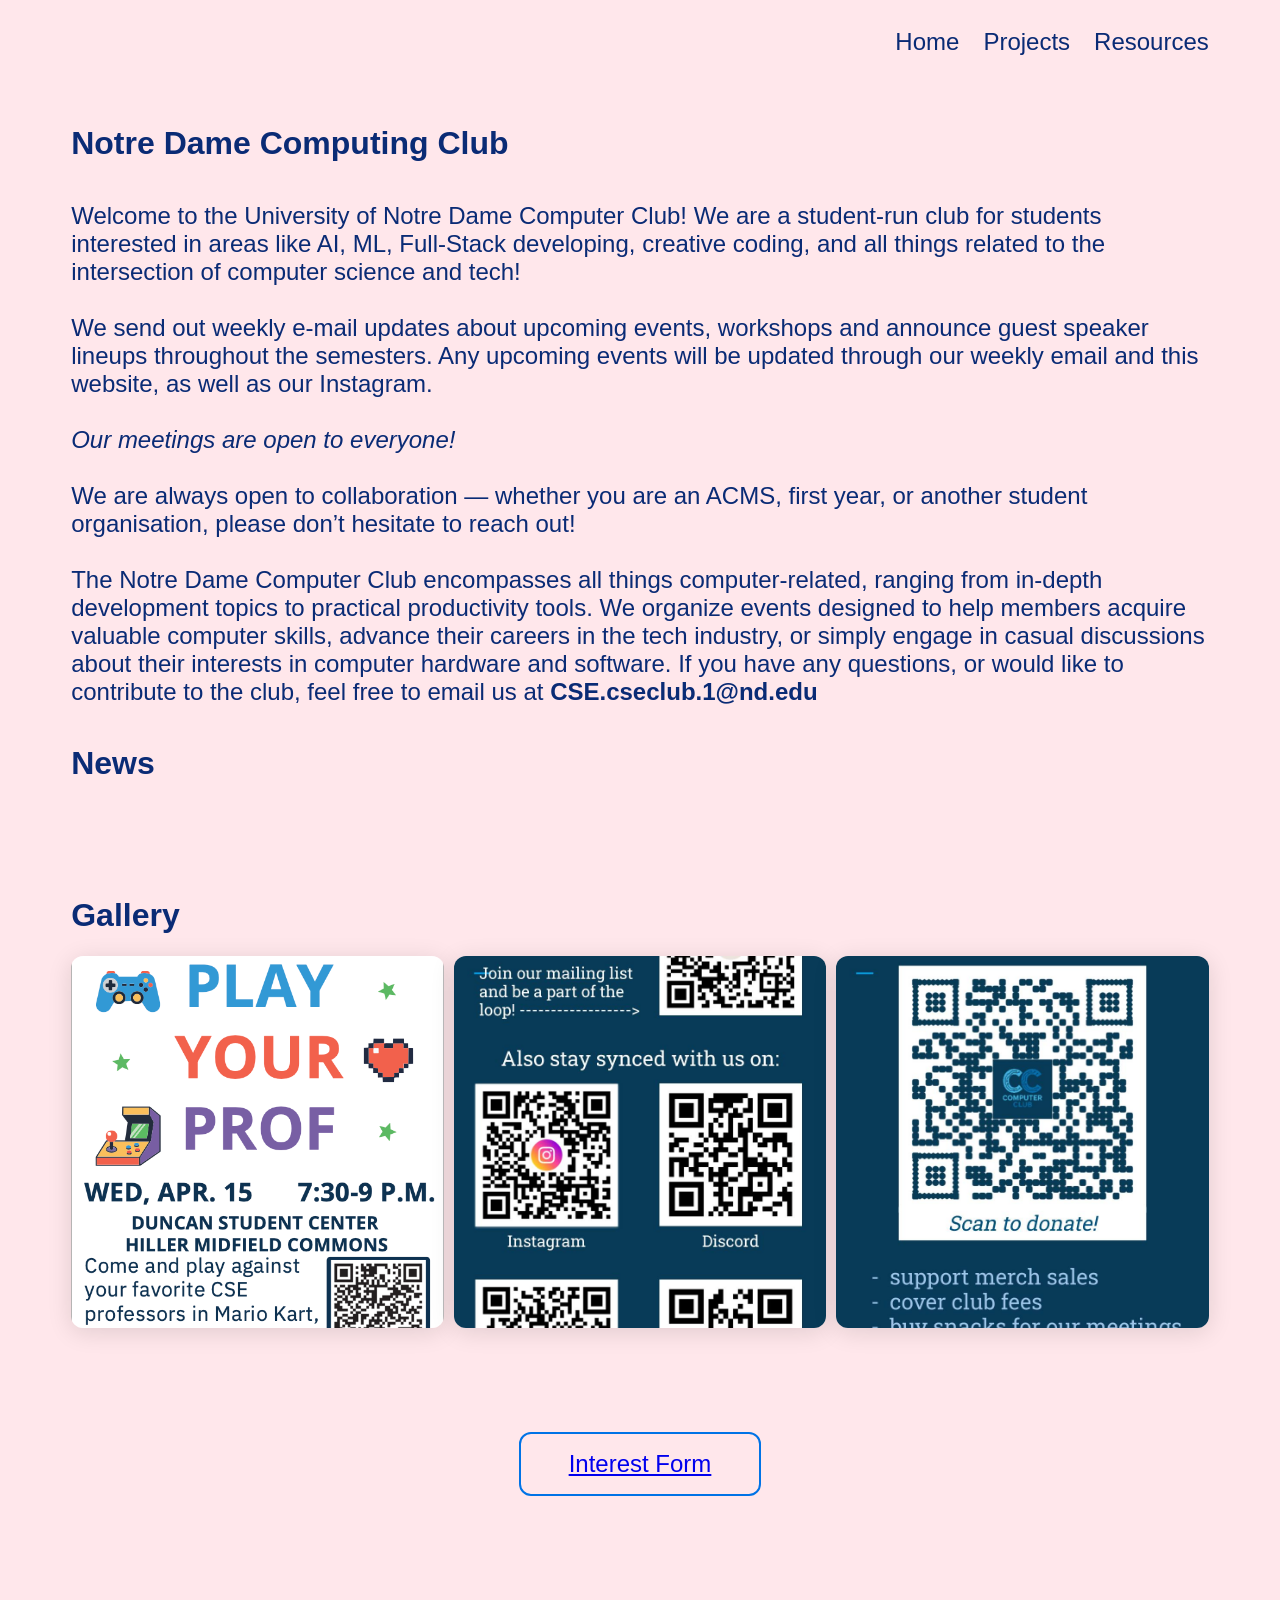
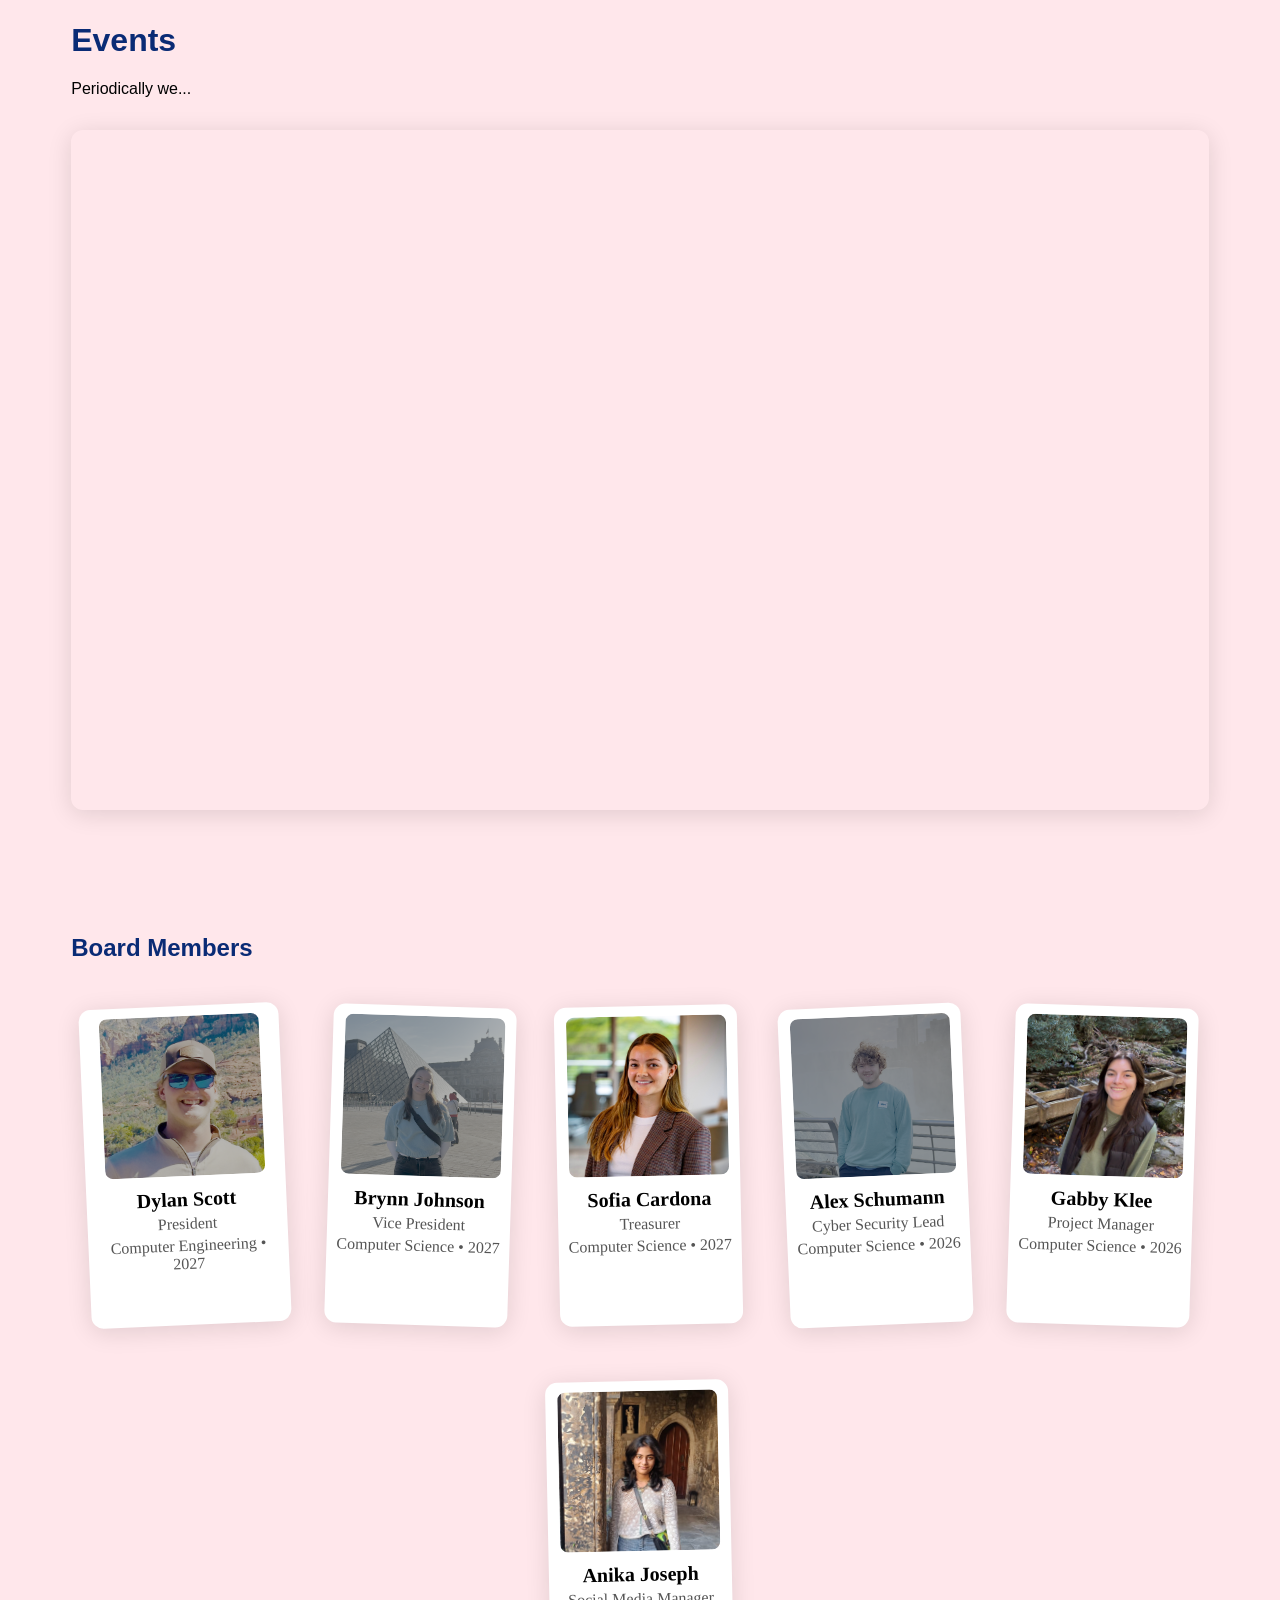
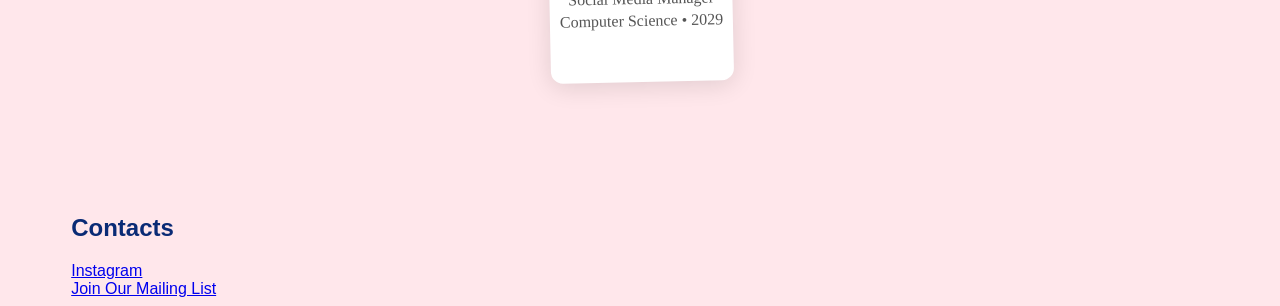
==== commit 304e9481: "local dev" ====
--- a/index.html
+++ b/index.html
@@ -38,17 +38,6 @@
 
       <br>
       <h1>News</h1>
-
-      <!-- https://drive.google.com/drive/folders/1QTp3bpCH_-_JP9rDSKxOV6uXB4sOkZvk?usp=sharing -->
-
-       <!--
-        Source - https://stackoverflow.com/a/20681975
-        Posted by Mori, modified by community. See post 'Timeline' for change history
-        Retrieved 2026-04-23, License - CC BY-SA 4.0
-        -->
-      
-        <iframe src="https://drive.google.com/embeddedfolderview?id=1QTp3bpCH_-_JP9rDSKxOV6uXB4sOkZvk#list" style="width:100%; height:600px; border:0;"></iframe>
-
       <br>
       <br>
       <br>
@@ -65,7 +54,7 @@
       <br>
 
       <div class="interest-form">
-        <a href="https://www.google.com">Interest Form</a>
+        <a href="https://docs.google.com/forms/d/e/1FAIpQLSdT3EEdvfiRaz0FQCpHjVpxOK_xNFmNm1jRLgL0jmUbH9nI2w/viewform?usp=header">Interest Form</a>
       </div>
 
       <br>
--- a/style.css
+++ b/style.css
@@ -120,8 +120,23 @@
     color: #555;
 }
 
-.interest-form, .learn-more {
+.interest-form {
+    display: block;
+    width: fit-content;
+    margin: 32px auto;
+    padding: 16px 48px;
+    background: transparent;
+    color: #0073e6;
+    font-size: 1.5rem;
+    text-decoration: none;
+    border-radius: 12px;
+    border: 2px solid #0073e6;
+    transition: background 0.2s, color 0.2s;
+}
+
+.interest-form:hover {
     background: #0073e6;
+    color: white;
 }
 
 .instagram {
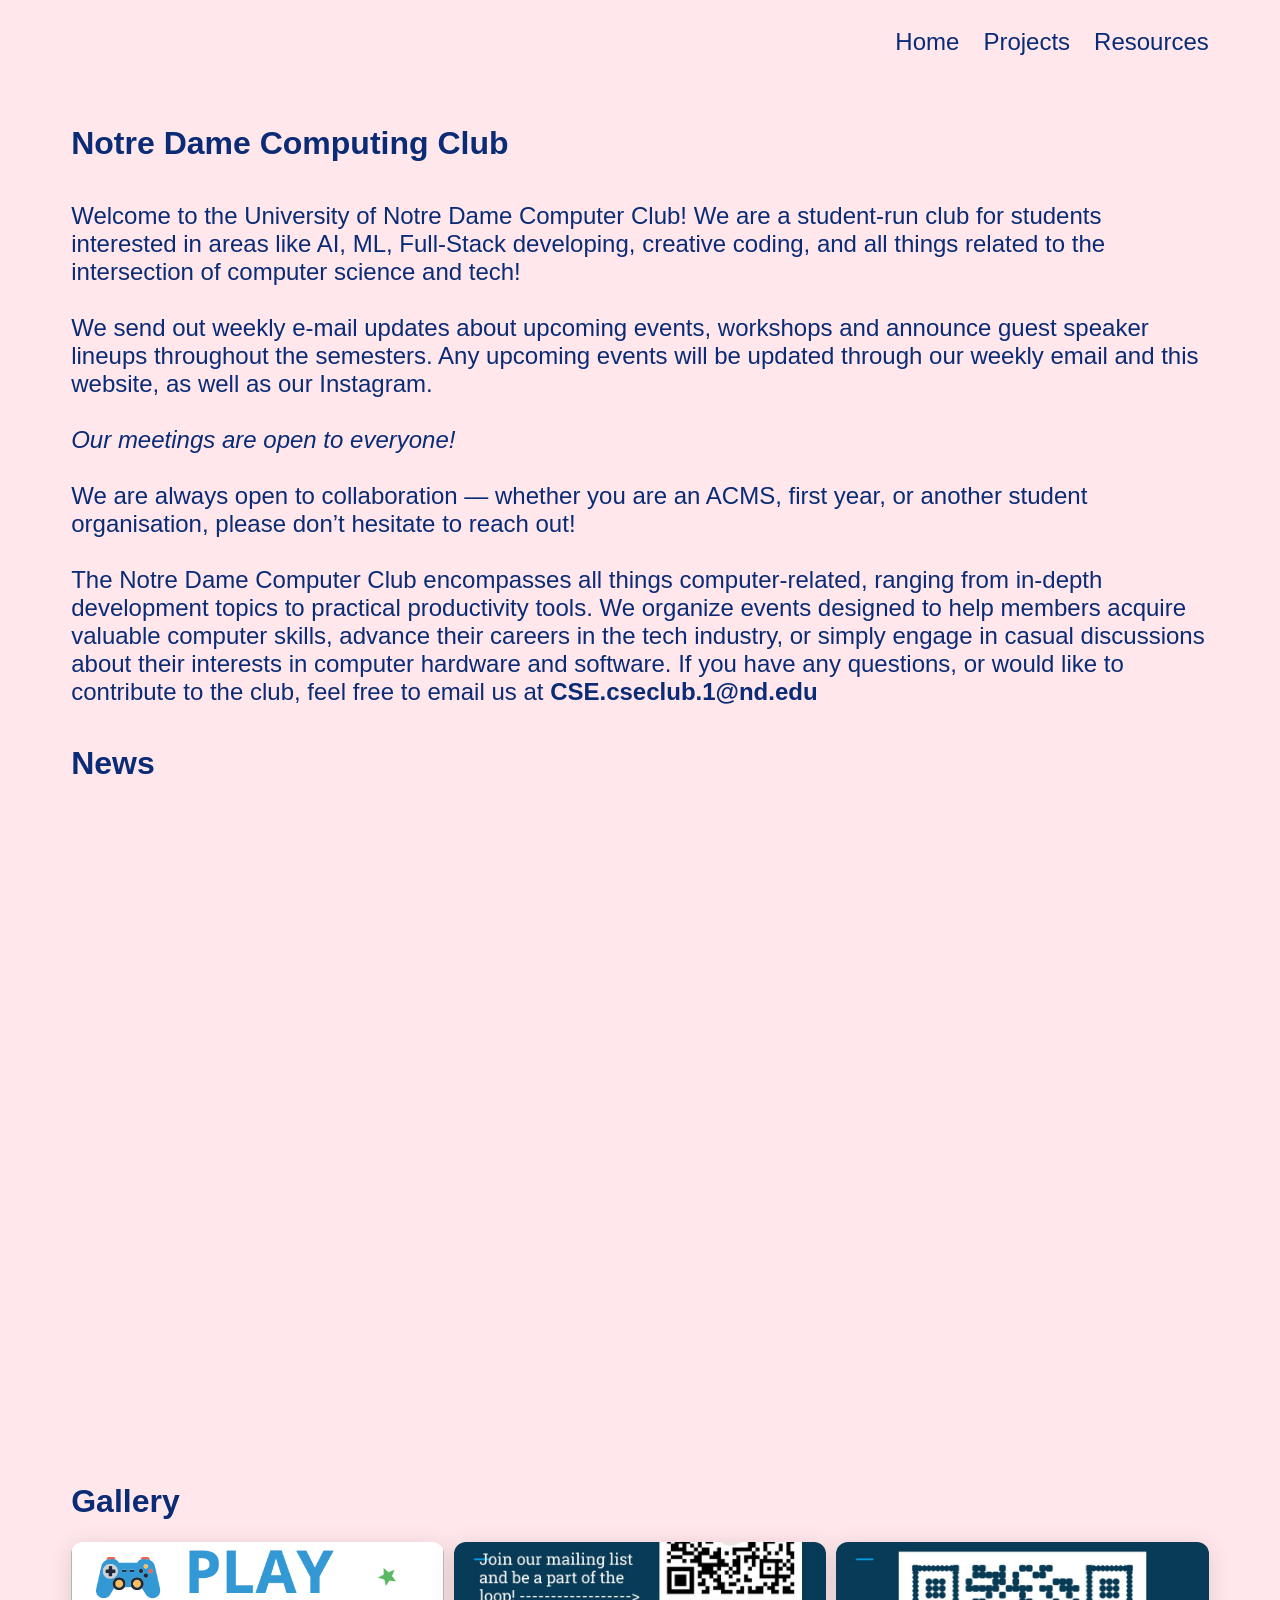
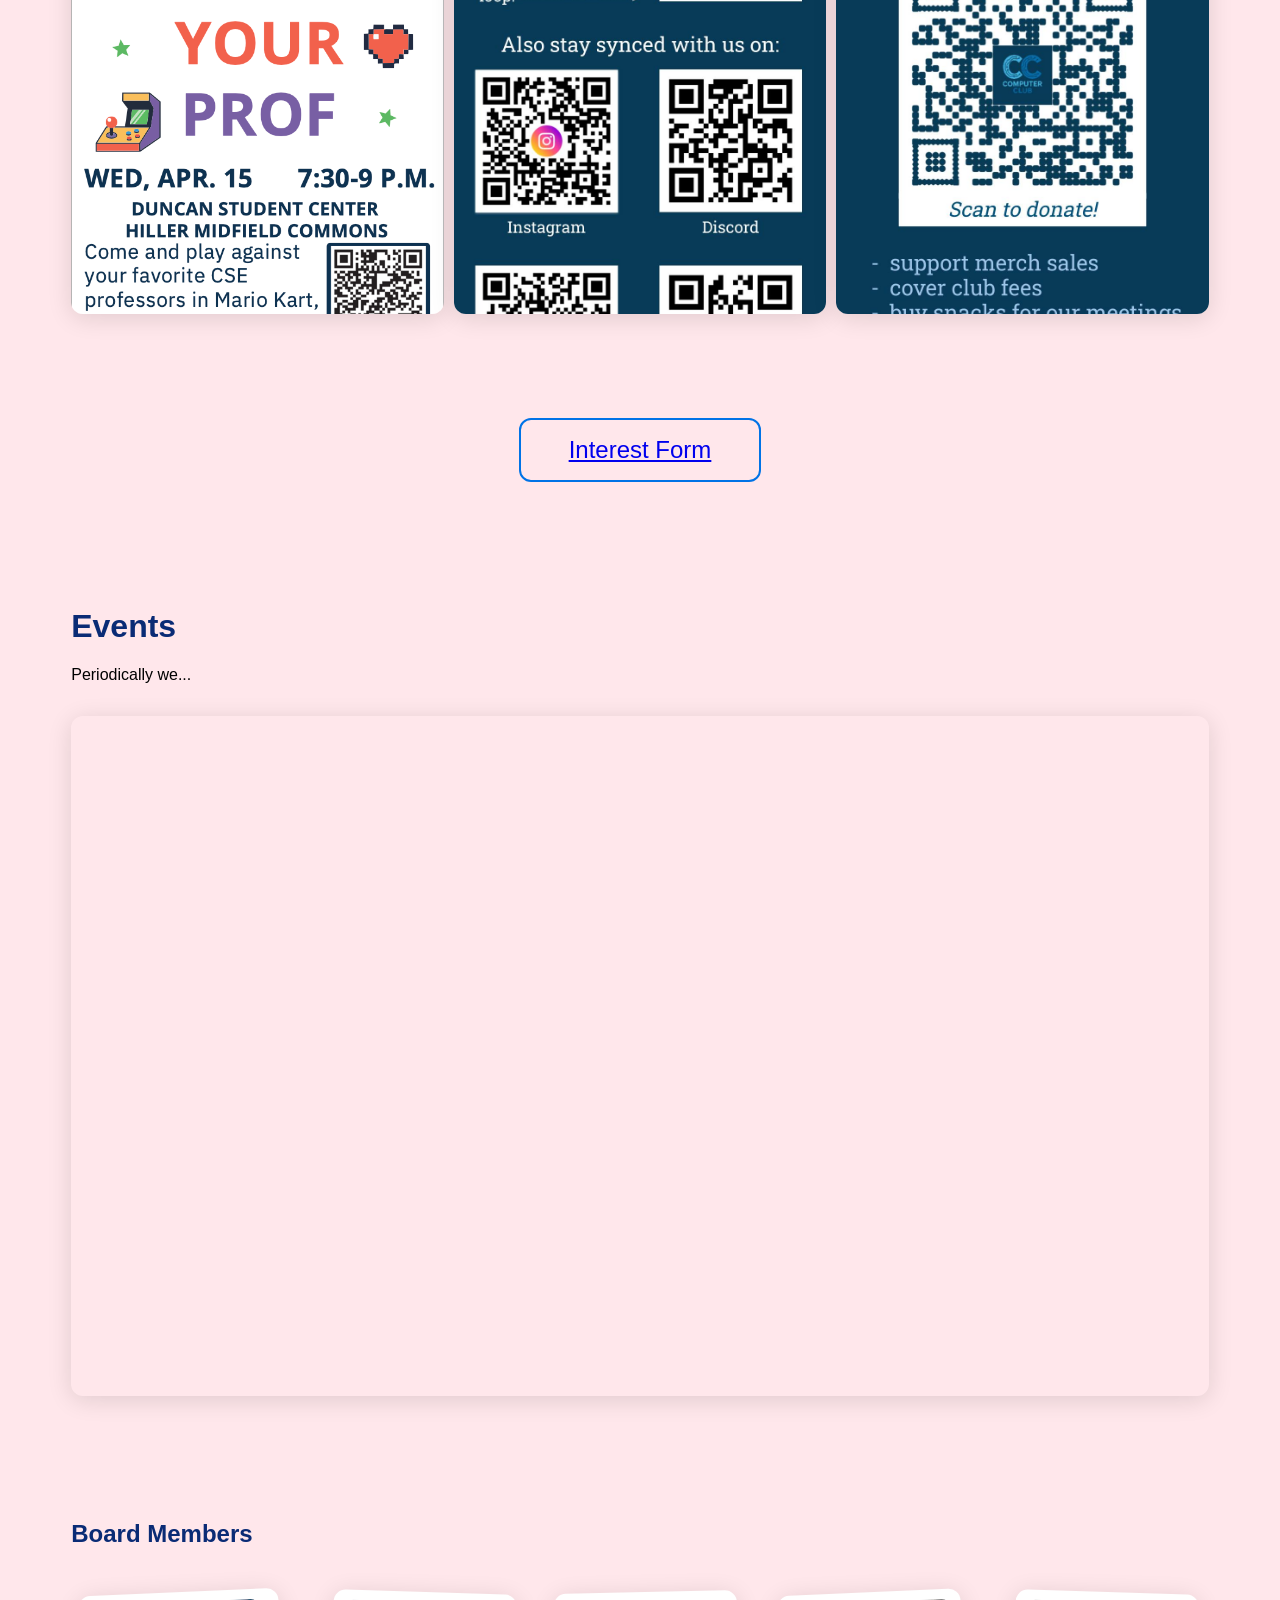
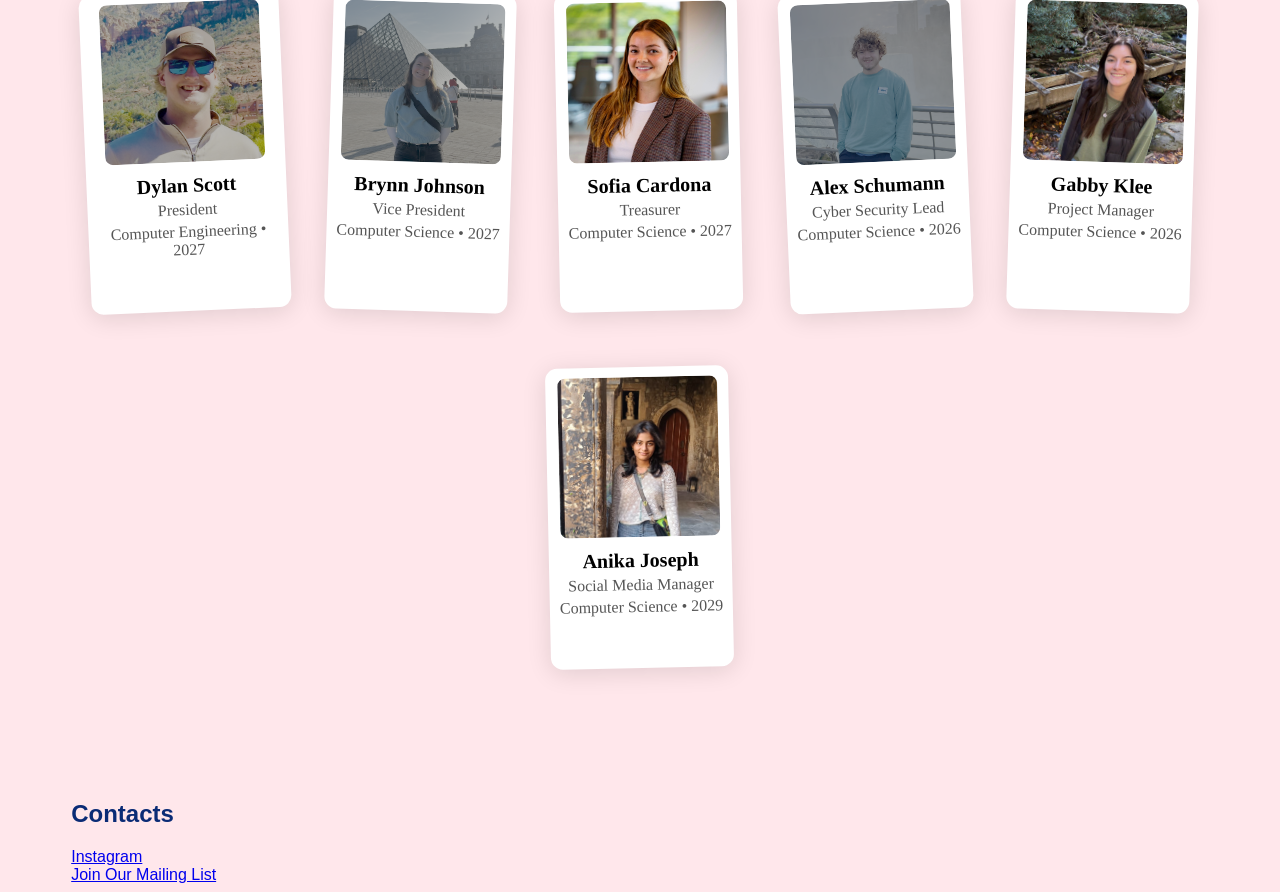
==== commit 972555d3: "Merge branch 'main' of https://github.com/Tupclone/ND-Computer-Club-Wesbite" ====
--- a/index.html
+++ b/index.html
@@ -38,6 +38,17 @@
 
       <br>
       <h1>News</h1>
+
+      <!-- https://drive.google.com/drive/folders/1QTp3bpCH_-_JP9rDSKxOV6uXB4sOkZvk?usp=sharing -->
+
+       <!--
+        Source - https://stackoverflow.com/a/20681975
+        Posted by Mori, modified by community. See post 'Timeline' for change history
+        Retrieved 2026-04-23, License - CC BY-SA 4.0
+        -->
+      
+        <iframe src="https://drive.google.com/embeddedfolderview?id=1QTp3bpCH_-_JP9rDSKxOV6uXB4sOkZvk#list" style="width:100%; height:600px; border:0;"></iframe>
+
       <br>
       <br>
       <br>
